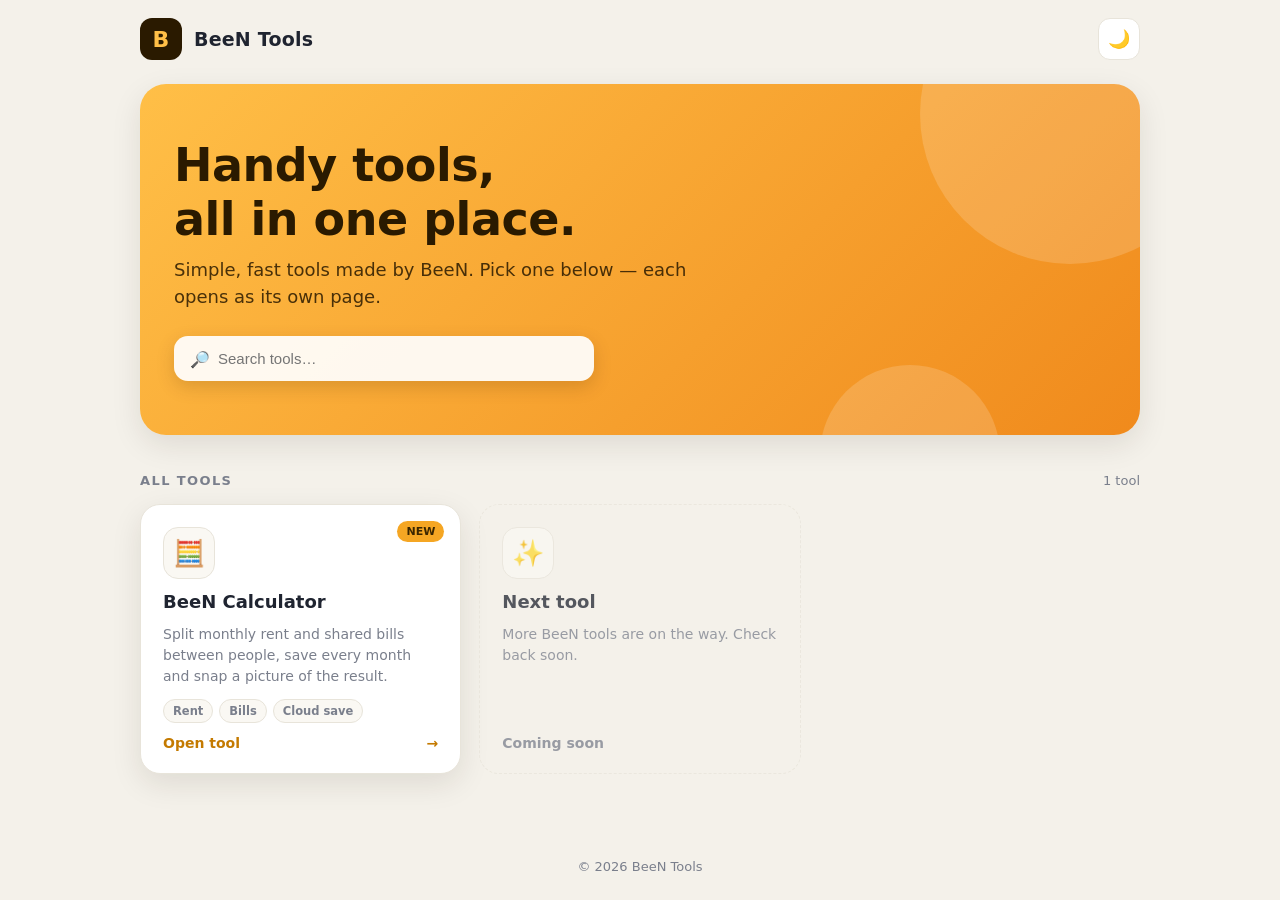
==== index.html @ ad92753c "Add BeeN Tools hub page and BeeN Calculator subpage Co-Authored-By: Claude Sonnet 5.5 <noreply@anthr" ====
<!DOCTYPE html>
<html lang="en">
<head>
<meta charset="UTF-8">
<meta name="viewport" content="width=device-width, initial-scale=1">
<title>BeeN Tools</title>
<meta name="description" content="BeeN Tools — a small collection of handy everyday tools.">
<style>
  :root{
    --bg:#f4f1ea; --card:#ffffff; --ink:#1f2430; --muted:#7a7f8c; --line:#e8e4da;
    --field:#faf8f3; --accent:#f5a623; --accent-ink:#3a2600; --shadow:0 10px 30px rgba(40,30,10,.10);
    --glow:rgba(245,166,35,.18);
  }
  [data-theme="dark"]{
    --bg:#14161c; --card:#1d2029; --ink:#eef0f5; --muted:#8e94a3; --line:#2c303c;
    --field:#252936; --accent:#f5b53f; --accent-ink:#2a1c00; --shadow:0 10px 30px rgba(0,0,0,.45);
    --glow:rgba(245,181,63,.14);
  }
  *{box-sizing:border-box}
  html{scroll-behavior:smooth}
  body{margin:0;font-family:system-ui,-apple-system,"Segoe UI",Roboto,sans-serif;background:var(--bg);color:var(--ink);transition:background .25s,color .25s;min-height:100vh;display:flex;flex-direction:column}
  .wrap{width:100%;max-width:1040px;margin:0 auto;padding:0 20px}

  nav{display:flex;align-items:center;justify-content:space-between;padding:18px 0}
  .brand{display:flex;align-items:center;gap:12px;text-decoration:none;color:var(--ink)}
  .logo{width:42px;height:42px;border-radius:12px;background:#2a1a00;color:#ffbf47;display:grid;place-items:center;font-weight:800;font-size:22px}
  .brand b{font-size:19px;letter-spacing:.2px}
  .theme{border:1.5px solid var(--line);background:var(--card);color:var(--ink);width:42px;height:42px;border-radius:12px;font-size:18px;cursor:pointer}
  .theme:hover{border-color:var(--accent)}

  .hero{position:relative;overflow:hidden;border-radius:26px;margin-top:6px;padding:54px 34px;background:linear-gradient(135deg,#ffbf47,#f08a1c);color:#2a1a00;box-shadow:var(--shadow)}
  .hero::before,.hero::after{content:"";position:absolute;border-radius:50%;background:rgba(255,255,255,.16)}
  .hero::before{width:300px;height:300px;right:-80px;top:-120px}
  .hero::after{width:180px;height:180px;right:140px;bottom:-110px}
  .hero h1{margin:0 0 10px;font-size:clamp(30px,6vw,46px);letter-spacing:-.5px;position:relative}
  .hero p{margin:0 0 26px;font-size:clamp(15px,2.4vw,18px);max-width:520px;line-height:1.5;opacity:.85;position:relative}
  .search{position:relative;max-width:420px}
  .search input{width:100%;padding:14px 16px 14px 44px;border:0;border-radius:14px;font-size:15px;background:rgba(255,255,255,.92);color:#1f2430;outline:none;box-shadow:0 6px 18px rgba(80,40,0,.18)}
  .search input:focus{box-shadow:0 0 0 3px rgba(42,26,0,.35)}
  .search span{position:absolute;left:16px;top:50%;transform:translateY(-50%);font-size:16px}

  .sec-h{display:flex;align-items:baseline;justify-content:space-between;margin:38px 0 16px}
  .sec-h h2{margin:0;font-size:13px;text-transform:uppercase;letter-spacing:1.4px;color:var(--muted)}
  .sec-h small{color:var(--muted);font-size:13px}

  .grid{display:grid;grid-template-columns:repeat(auto-fill,minmax(260px,1fr));gap:18px}
  .tool{position:relative;display:flex;flex-direction:column;gap:12px;padding:22px;background:var(--card);border:1px solid var(--line);border-radius:20px;text-decoration:none;color:var(--ink);box-shadow:var(--shadow);transition:transform .18s,border-color .18s,box-shadow .18s}
  a.tool:hover{transform:translateY(-4px);border-color:var(--accent);box-shadow:0 14px 34px var(--glow),var(--shadow)}
  .ico{width:52px;height:52px;border-radius:15px;background:var(--field);border:1px solid var(--line);display:grid;place-items:center;font-size:26px}
  .tool h3{margin:0;font-size:18px}
  .tool p{margin:0;color:var(--muted);font-size:14px;line-height:1.5;flex:1}
  .tags{display:flex;gap:6px;flex-wrap:wrap}
  .tag{font-size:11.5px;font-weight:700;padding:4px 9px;border-radius:99px;background:var(--field);border:1px solid var(--line);color:var(--muted)}
  .go{display:flex;align-items:center;justify-content:space-between;font-weight:700;font-size:14px;color:var(--accent)}
  [data-theme="light"] .go,:root:not([data-theme]) .go{color:#c47a00}
  .go i{font-style:normal;transition:transform .18s}
  a.tool:hover .go i{transform:translateX(5px)}
  .soon{border-style:dashed;box-shadow:none;background:transparent;opacity:.75}
  .soon .go{color:var(--muted)}
  .badge{position:absolute;top:16px;right:16px;font-size:11px;font-weight:800;padding:4px 9px;border-radius:99px;background:var(--accent);color:var(--accent-ink)}
  .none{display:none;text-align:center;color:var(--muted);padding:40px 0}

  footer{margin-top:auto;padding:44px 0 26px;text-align:center;color:var(--muted);font-size:13px}
</style>
</head>
<body>
<div class="wrap">
  <nav>
    <a class="brand" href="./"><div class="logo">B</div><b>BeeN Tools</b></a>
    <button class="theme" id="themeBtn" title="Dark / Light" onclick="toggleTheme()">🌙</button>
  </nav>

  <section class="hero">
    <h1>Handy tools,<br>all in one place.</h1>
    <p>Simple, fast tools made by BeeN. Pick one below — each opens as its own page.</p>
    <div class="search"><span>🔎</span><input id="q" type="search" placeholder="Search tools…" autocomplete="off"></div>
  </section>

  <div class="sec-h"><h2>All tools</h2><small id="count"></small></div>

  <div class="grid" id="grid">
    <!-- ADD NEW TOOLS HERE: copy a card, change href (folder name), icon, title, text, tags -->
    <a class="tool" href="bill-calculator/" data-name="beeN calculator bill rent split monthly">
      <span class="badge">NEW</span>
      <div class="ico">🧮</div>
      <h3>BeeN Calculator</h3>
      <p>Split monthly rent and shared bills between people, save every month and snap a picture of the result.</p>
      <div class="tags"><span class="tag">Rent</span><span class="tag">Bills</span><span class="tag">Cloud save</span></div>
      <div class="go">Open tool <i>→</i></div>
    </a>

    <div class="tool soon" data-name="coming soon next tool">
      <div class="ico">✨</div>
      <h3>Next tool</h3>
      <p>More BeeN tools are on the way. Check back soon.</p>
      <div class="go">Coming soon</div>
    </div>
  </div>
  <div class="none" id="none">No tool matches your search.</div>
</div>

<footer>© <span id="yr"></span> BeeN Tools</footer>

<script>
  const root=document.documentElement, btn=document.getElementById('themeBtn');
  function applyTheme(t){root.setAttribute('data-theme',t);btn.textContent=t==='dark'?'☀️':'🌙';try{localStorage.setItem('been-theme',t)}catch(e){}}
  function toggleTheme(){applyTheme(root.getAttribute('data-theme')==='dark'?'light':'dark')}
  let saved=null;try{saved=localStorage.getItem('been-theme')}catch(e){}
  applyTheme(saved||(matchMedia('(prefers-color-scheme:dark)').matches?'dark':'light'));

  document.getElementById('yr').textContent=new Date().getFullYear();
  const cards=[...document.querySelectorAll('#grid .tool:not(.soon)')], soon=document.querySelector('.soon');
  const count=document.getElementById('count'), none=document.getElementById('none');
  count.textContent=cards.length+(cards.length===1?' tool':' tools');
  document.getElementById('q').addEventListener('input',e=>{
    const v=e.target.value.trim().toLowerCase(); let n=0;
    cards.forEach(c=>{const hit=!v||(c.dataset.name+' '+c.textContent).toLowerCase().includes(v);c.style.display=hit?'':'none';if(hit)n++});
    soon.style.display=v?'none':'';
    none.style.display=n?'none':'block';
  });
</script>
</body>
</html>
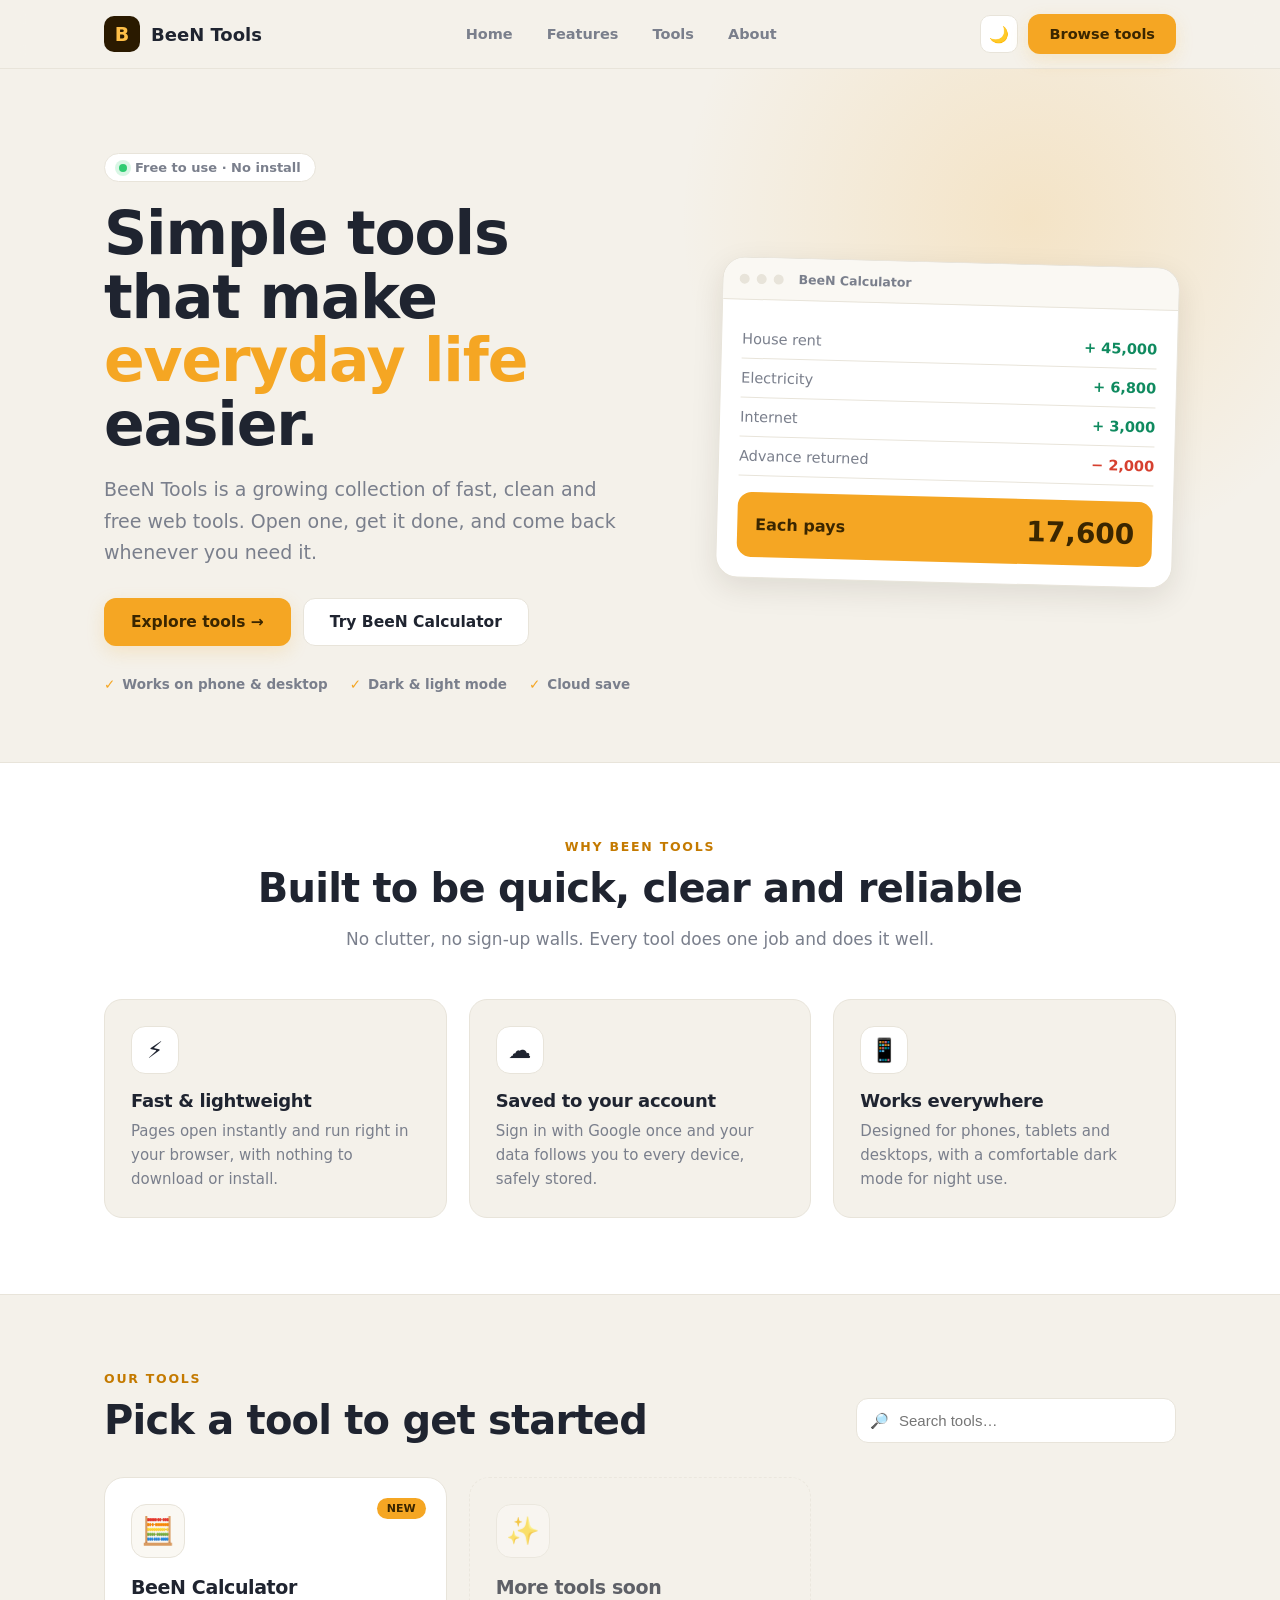
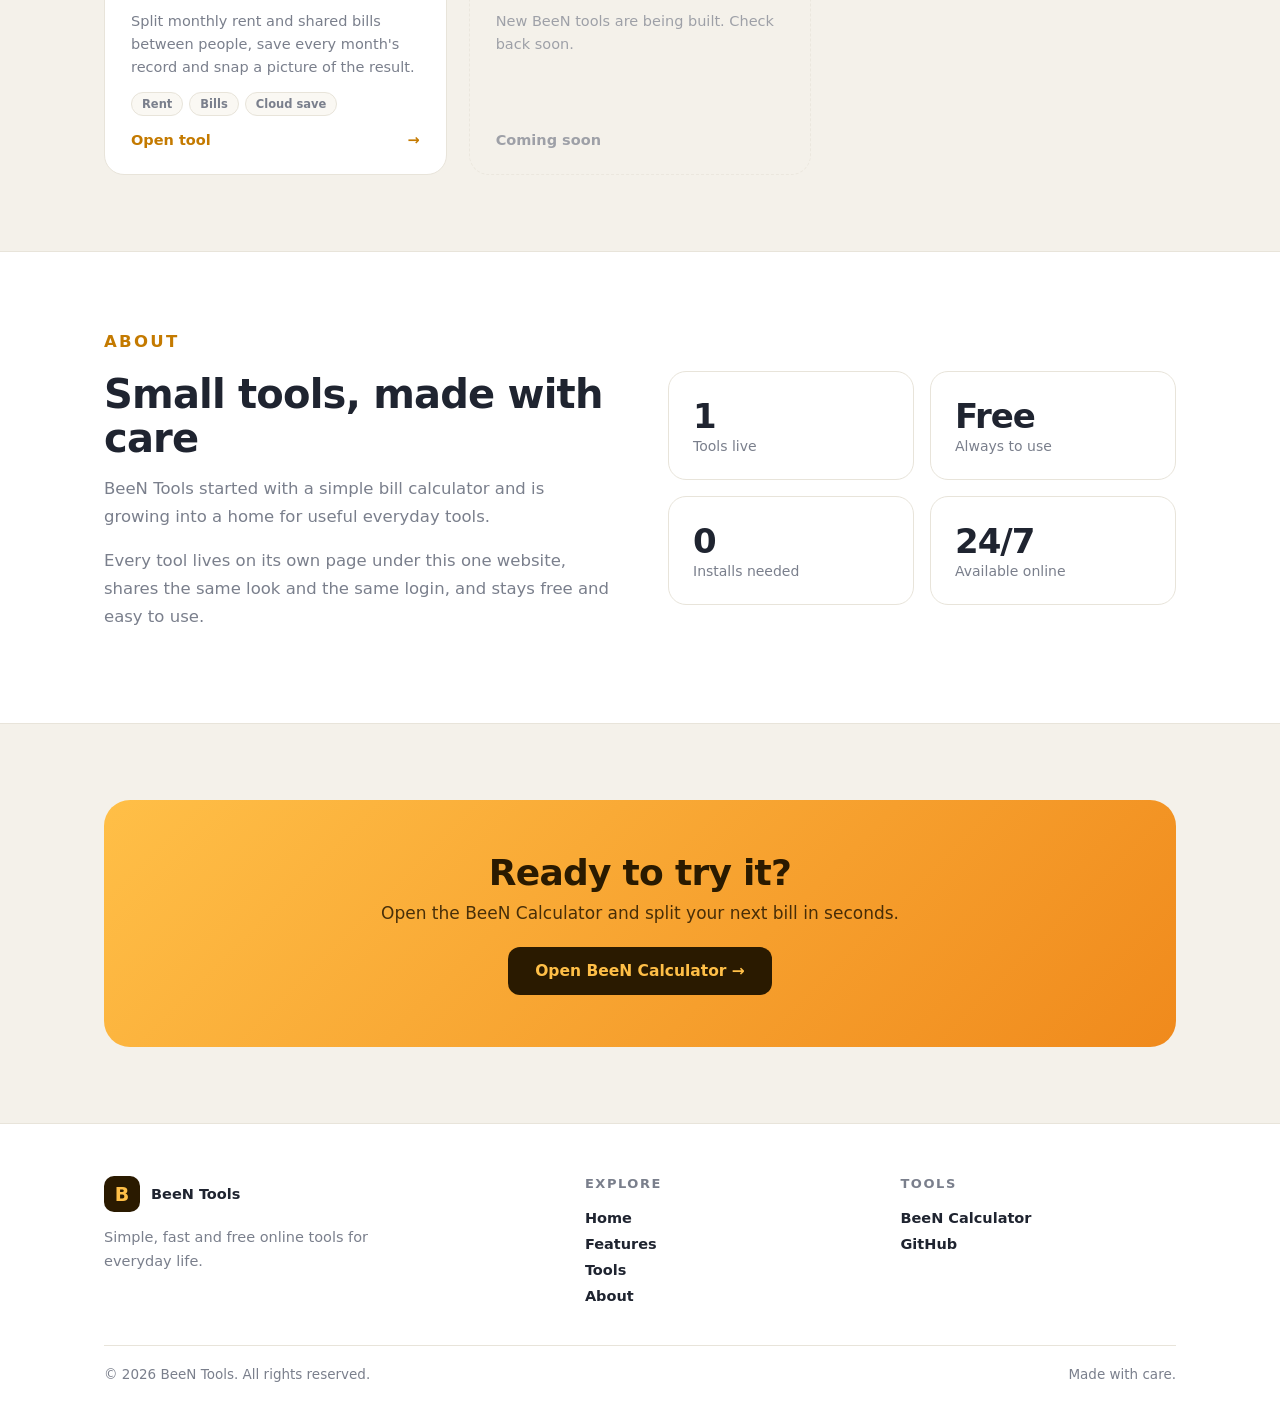
==== commit 78a14e0c: "Redesign landing page as a full professional website Co-Authored-By: Claude Sonnet 5.5 <noreply@anth" ====
--- a/index.html
+++ b/index.html
@@ -3,115 +3,291 @@
 <head>
 <meta charset="UTF-8">
 <meta name="viewport" content="width=device-width, initial-scale=1">
-<title>BeeN Tools</title>
-<meta name="description" content="BeeN Tools — a small collection of handy everyday tools.">
+<title>BeeN Tools — Simple online tools for everyday life</title>
+<meta name="description" content="BeeN Tools is a growing collection of simple, fast and free online tools. Split bills, save monthly records and more.">
+<meta property="og:title" content="BeeN Tools">
+<meta property="og:description" content="Simple, fast and free online tools for everyday life.">
+<link rel="stylesheet" href="assets/shared.css">
 <style>
-  :root{
-    --bg:#f4f1ea; --card:#ffffff; --ink:#1f2430; --muted:#7a7f8c; --line:#e8e4da;
-    --field:#faf8f3; --accent:#f5a623; --accent-ink:#3a2600; --shadow:0 10px 30px rgba(40,30,10,.10);
-    --glow:rgba(245,166,35,.18);
-  }
-  [data-theme="dark"]{
-    --bg:#14161c; --card:#1d2029; --ink:#eef0f5; --muted:#8e94a3; --line:#2c303c;
-    --field:#252936; --accent:#f5b53f; --accent-ink:#2a1c00; --shadow:0 10px 30px rgba(0,0,0,.45);
-    --glow:rgba(245,181,63,.14);
-  }
-  *{box-sizing:border-box}
-  html{scroll-behavior:smooth}
-  body{margin:0;font-family:system-ui,-apple-system,"Segoe UI",Roboto,sans-serif;background:var(--bg);color:var(--ink);transition:background .25s,color .25s;min-height:100vh;display:flex;flex-direction:column}
-  .wrap{width:100%;max-width:1040px;margin:0 auto;padding:0 20px}
-
-  nav{display:flex;align-items:center;justify-content:space-between;padding:18px 0}
-  .brand{display:flex;align-items:center;gap:12px;text-decoration:none;color:var(--ink)}
-  .logo{width:42px;height:42px;border-radius:12px;background:#2a1a00;color:#ffbf47;display:grid;place-items:center;font-weight:800;font-size:22px}
-  .brand b{font-size:19px;letter-spacing:.2px}
-  .theme{border:1.5px solid var(--line);background:var(--card);color:var(--ink);width:42px;height:42px;border-radius:12px;font-size:18px;cursor:pointer}
+  html{scroll-behavior:smooth;scroll-padding-top:80px}
+  .wrap{width:100%;max-width:1120px;margin:0 auto;padding:0 24px}
+  a{color:inherit}
+  h1,h2,h3{letter-spacing:-.02em}
+
+  /* NAV */
+  header.top{position:sticky;top:0;z-index:20;background:color-mix(in srgb,var(--bg) 86%,transparent);backdrop-filter:blur(12px);-webkit-backdrop-filter:blur(12px);border-bottom:1px solid var(--line)}
+  .bar{display:flex;align-items:center;justify-content:space-between;height:68px}
+  .brand{display:flex;align-items:center;gap:11px;text-decoration:none;font-weight:800;font-size:18px}
+  .brand .logo{width:36px;height:36px;font-size:19px;border-radius:10px}
+  .links{display:flex;align-items:center;gap:6px}
+  .links a{text-decoration:none;font-size:14.5px;font-weight:600;color:var(--muted);padding:8px 14px;border-radius:10px;transition:color .15s,background .15s}
+  .links a:hover{color:var(--ink);background:var(--field)}
+  .actions{display:flex;align-items:center;gap:10px}
+  .theme{border:1px solid var(--line);background:var(--card);color:var(--ink);width:38px;height:38px;border-radius:10px;font-size:16px;cursor:pointer}
   .theme:hover{border-color:var(--accent)}
-
-  .hero{position:relative;overflow:hidden;border-radius:26px;margin-top:6px;padding:54px 34px;background:linear-gradient(135deg,#ffbf47,#f08a1c);color:#2a1a00;box-shadow:var(--shadow)}
-  .hero::before,.hero::after{content:"";position:absolute;border-radius:50%;background:rgba(255,255,255,.16)}
-  .hero::before{width:300px;height:300px;right:-80px;top:-120px}
-  .hero::after{width:180px;height:180px;right:140px;bottom:-110px}
-  .hero h1{margin:0 0 10px;font-size:clamp(30px,6vw,46px);letter-spacing:-.5px;position:relative}
-  .hero p{margin:0 0 26px;font-size:clamp(15px,2.4vw,18px);max-width:520px;line-height:1.5;opacity:.85;position:relative}
-  .search{position:relative;max-width:420px}
-  .search input{width:100%;padding:14px 16px 14px 44px;border:0;border-radius:14px;font-size:15px;background:rgba(255,255,255,.92);color:#1f2430;outline:none;box-shadow:0 6px 18px rgba(80,40,0,.18)}
-  .search input:focus{box-shadow:0 0 0 3px rgba(42,26,0,.35)}
-  .search span{position:absolute;left:16px;top:50%;transform:translateY(-50%);font-size:16px}
-
-  .sec-h{display:flex;align-items:baseline;justify-content:space-between;margin:38px 0 16px}
-  .sec-h h2{margin:0;font-size:13px;text-transform:uppercase;letter-spacing:1.4px;color:var(--muted)}
-  .sec-h small{color:var(--muted);font-size:13px}
-
-  .grid{display:grid;grid-template-columns:repeat(auto-fill,minmax(260px,1fr));gap:18px}
-  .tool{position:relative;display:flex;flex-direction:column;gap:12px;padding:22px;background:var(--card);border:1px solid var(--line);border-radius:20px;text-decoration:none;color:var(--ink);box-shadow:var(--shadow);transition:transform .18s,border-color .18s,box-shadow .18s}
-  a.tool:hover{transform:translateY(-4px);border-color:var(--accent);box-shadow:0 14px 34px var(--glow),var(--shadow)}
-  .ico{width:52px;height:52px;border-radius:15px;background:var(--field);border:1px solid var(--line);display:grid;place-items:center;font-size:26px}
-  .tool h3{margin:0;font-size:18px}
-  .tool p{margin:0;color:var(--muted);font-size:14px;line-height:1.5;flex:1}
+  .btn{display:inline-flex;align-items:center;gap:8px;text-decoration:none;font-weight:700;font-size:14.5px;padding:11px 20px;border-radius:12px;border:1px solid transparent;cursor:pointer;transition:transform .15s,box-shadow .15s,background .15s}
+  .btn.pri{background:var(--accent);color:var(--accent-ink);box-shadow:0 6px 18px var(--glow)}
+  .btn.pri:hover{transform:translateY(-2px);box-shadow:0 10px 24px var(--glow)}
+  .btn.sec{background:var(--card);border-color:var(--line);color:var(--ink)}
+  .btn.sec:hover{border-color:var(--accent)}
+  .btn.lg{padding:14px 26px;font-size:15.5px}
+
+  /* HERO */
+  .hero{padding:84px 0 70px;position:relative;overflow:hidden}
+  .hero::before{content:"";position:absolute;inset:-200px -100px auto auto;width:700px;height:700px;background:radial-gradient(closest-side,var(--glow),transparent);pointer-events:none}
+  .hero-grid{display:grid;grid-template-columns:1.1fr .9fr;gap:56px;align-items:center;position:relative}
+  .pill{display:inline-flex;align-items:center;gap:8px;font-size:13px;font-weight:700;padding:6px 14px;border-radius:99px;background:var(--card);border:1px solid var(--line);color:var(--muted)}
+  .pill i{width:8px;height:8px;border-radius:50%;background:#2ecc71;box-shadow:0 0 0 4px rgba(46,204,113,.18)}
+  .hero h1{font-size:clamp(36px,5.4vw,60px);line-height:1.06;margin:20px 0 18px;font-weight:800}
+  .hero h1 em{font-style:normal;color:var(--accent)}
+  .hero p.lead{font-size:clamp(16px,2vw,19px);line-height:1.65;color:var(--muted);max-width:520px;margin:0 0 30px}
+  .cta{display:flex;gap:12px;flex-wrap:wrap}
+  .trust{display:flex;gap:22px;flex-wrap:wrap;margin-top:30px;font-size:13.5px;color:var(--muted);font-weight:600}
+  .trust span::before{content:"✓";color:var(--accent);font-weight:800;margin-right:7px}
+
+  .preview{background:var(--card);border:1px solid var(--line);border-radius:22px;box-shadow:var(--shadow);overflow:hidden;transform:rotate(1.5deg);transition:transform .3s}
+  .preview:hover{transform:rotate(0)}
+  .pv-head{display:flex;align-items:center;gap:7px;padding:13px 16px;border-bottom:1px solid var(--line);background:var(--field)}
+  .pv-head i{width:10px;height:10px;border-radius:50%;background:var(--line)}
+  .pv-head b{margin-left:8px;font-size:12.5px;color:var(--muted);font-weight:600}
+  .pv-body{padding:20px}
+  .pv-row{display:flex;justify-content:space-between;padding:11px 0;border-bottom:1px solid var(--line);font-size:14.5px}
+  .pv-row span{color:var(--muted)}
+  .pv-row b.p{color:#0f8a5f}
+  .pv-row b.m{color:#d6402f}
+  .pv-total{display:flex;justify-content:space-between;align-items:center;margin-top:16px;padding:16px 18px;border-radius:14px;background:var(--accent);color:var(--accent-ink);font-weight:700}
+  .pv-total b{font-size:28px}
+
+  /* SECTIONS */
+  section{padding:76px 0}
+  .alt{background:var(--card);border-top:1px solid var(--line);border-bottom:1px solid var(--line)}
+  .eyebrow{font-size:12.5px;font-weight:800;text-transform:uppercase;letter-spacing:.14em;color:var(--accent);margin:0 0 12px}
+  [data-theme="light"] .eyebrow{color:#c47a00}
+  .s-title{font-size:clamp(28px,4vw,40px);margin:0 0 14px;font-weight:800;line-height:1.12}
+  .s-sub{color:var(--muted);font-size:17px;line-height:1.65;max-width:600px;margin:0}
+  .center{text-align:center}.center .s-sub{margin:0 auto}
+
+  .feats{display:grid;grid-template-columns:repeat(3,1fr);gap:22px;margin-top:46px}
+  .feat{padding:26px;border-radius:18px;background:var(--bg);border:1px solid var(--line)}
+  .feat .fi{width:48px;height:48px;border-radius:14px;display:grid;place-items:center;font-size:23px;background:var(--card);border:1px solid var(--line);margin-bottom:16px}
+  .feat h3{margin:0 0 8px;font-size:18px}
+  .feat p{margin:0;color:var(--muted);font-size:15px;line-height:1.6}
+
+  .t-head{display:flex;align-items:flex-end;justify-content:space-between;gap:20px;flex-wrap:wrap;margin-bottom:34px}
+  .search{position:relative;width:100%;max-width:320px}
+  .search input{width:100%;padding:13px 16px 13px 42px;border:1px solid var(--line);border-radius:12px;font-size:15px;background:var(--card);color:var(--ink);outline:none}
+  .search input:focus{border-color:var(--accent)}
+  .search span{position:absolute;left:14px;top:50%;transform:translateY(-50%);font-size:15px}
+  .grid{display:grid;grid-template-columns:repeat(auto-fill,minmax(300px,1fr));gap:22px}
+  .tool{position:relative;display:flex;flex-direction:column;gap:12px;padding:26px;background:var(--card);border:1px solid var(--line);border-radius:20px;text-decoration:none;color:var(--ink);transition:transform .18s,border-color .18s,box-shadow .18s}
+  a.tool:hover{transform:translateY(-5px);border-color:var(--accent);box-shadow:0 16px 36px var(--glow)}
+  .ico{width:54px;height:54px;border-radius:15px;background:var(--field);border:1px solid var(--line);display:grid;place-items:center;font-size:27px}
+  .tool h3{margin:6px 0 0;font-size:19px}
+  .tool p{margin:0;color:var(--muted);font-size:14.5px;line-height:1.6;flex:1}
   .tags{display:flex;gap:6px;flex-wrap:wrap}
-  .tag{font-size:11.5px;font-weight:700;padding:4px 9px;border-radius:99px;background:var(--field);border:1px solid var(--line);color:var(--muted)}
-  .go{display:flex;align-items:center;justify-content:space-between;font-weight:700;font-size:14px;color:var(--accent)}
-  [data-theme="light"] .go,:root:not([data-theme]) .go{color:#c47a00}
+  .tag{font-size:11.5px;font-weight:700;padding:4px 10px;border-radius:99px;background:var(--field);border:1px solid var(--line);color:var(--muted)}
+  .go{display:flex;align-items:center;justify-content:space-between;font-weight:700;font-size:14.5px;margin-top:4px}
+  [data-theme="light"] .go{color:#c47a00}
+  [data-theme="dark"] .go{color:var(--accent)}
   .go i{font-style:normal;transition:transform .18s}
   a.tool:hover .go i{transform:translateX(5px)}
-  .soon{border-style:dashed;box-shadow:none;background:transparent;opacity:.75}
-  .soon .go{color:var(--muted)}
-  .badge{position:absolute;top:16px;right:16px;font-size:11px;font-weight:800;padding:4px 9px;border-radius:99px;background:var(--accent);color:var(--accent-ink)}
+  .soon{border-style:dashed;background:transparent;opacity:.7}
+  .soon .go{color:var(--muted)!important}
+  .badge{position:absolute;top:20px;right:20px;font-size:11px;font-weight:800;padding:4px 10px;border-radius:99px;background:var(--accent);color:var(--accent-ink)}
   .none{display:none;text-align:center;color:var(--muted);padding:40px 0}
 
-  footer{margin-top:auto;padding:44px 0 26px;text-align:center;color:var(--muted);font-size:13px}
+  .about{display:grid;grid-template-columns:1fr 1fr;gap:56px;align-items:center}
+  .stats{display:grid;grid-template-columns:1fr 1fr;gap:16px}
+  .stat{padding:24px;border-radius:18px;background:var(--card);border:1px solid var(--line)}
+  .stat b{display:block;font-size:34px;font-weight:800;letter-spacing:-.03em}
+  .stat span{color:var(--muted);font-size:14px}
+  .about p{color:var(--muted);font-size:16.5px;line-height:1.7;margin:0 0 16px}
+
+  .cta-band{margin:0 0 76px;padding:52px 40px;border-radius:26px;text-align:center;background:linear-gradient(135deg,#ffbf47,#f08a1c);color:#2a1a00}
+  .cta-band h2{margin:0 0 10px;font-size:clamp(26px,4vw,36px);font-weight:800}
+  .cta-band p{margin:0 0 24px;opacity:.85;font-size:17px}
+  .cta-band .btn{background:#2a1a00;color:#ffbf47}
+
+  /* FOOTER */
+  footer{border-top:1px solid var(--line);background:var(--card);margin-top:auto}
+  .f-grid{display:grid;grid-template-columns:1.6fr 1fr 1fr;gap:40px;padding:52px 0 36px}
+  .f-grid p{color:var(--muted);font-size:14.5px;line-height:1.65;max-width:320px;margin:14px 0 0}
+  .f-grid h4{margin:0 0 14px;font-size:13px;text-transform:uppercase;letter-spacing:.12em;color:var(--muted)}
+  .f-grid a{display:block;text-decoration:none;font-size:14.5px;font-weight:600;padding:5px 0;color:var(--ink)}
+  .f-grid a.brand{display:flex}
+  .f-grid a:hover{color:var(--accent)}
+  .copy{border-top:1px solid var(--line);padding:20px 0;display:flex;justify-content:space-between;flex-wrap:wrap;gap:10px;color:var(--muted);font-size:13.5px}
+
+  body{min-height:100vh;display:flex;flex-direction:column}
+  main{flex:1}
+
+  @media(max-width:860px){
+    .hero{padding:50px 0 44px}
+    .hero-grid,.about{grid-template-columns:1fr;gap:40px}
+    .preview{transform:none}
+    .feats{grid-template-columns:1fr}
+    .links{display:none}
+    .f-grid{grid-template-columns:1fr 1fr}
+    .f-grid>div:first-child{grid-column:1/-1}
+    section{padding:56px 0}
+    .cta-band{padding:40px 22px}
+  }
 </style>
 </head>
 <body>
-<div class="wrap">
-  <nav>
-    <a class="brand" href="./"><div class="logo">B</div><b>BeeN Tools</b></a>
-    <button class="theme" id="themeBtn" title="Dark / Light" onclick="toggleTheme()">🌙</button>
-  </nav>
-
-  <section class="hero">
-    <h1>Handy tools,<br>all in one place.</h1>
-    <p>Simple, fast tools made by BeeN. Pick one below — each opens as its own page.</p>
-    <div class="search"><span>🔎</span><input id="q" type="search" placeholder="Search tools…" autocomplete="off"></div>
-  </section>
-
-  <div class="sec-h"><h2>All tools</h2><small id="count"></small></div>
-
-  <div class="grid" id="grid">
-    <!-- ADD NEW TOOLS HERE: copy a card, change href (folder name), icon, title, text, tags -->
-    <a class="tool" href="bill-calculator/" data-name="beeN calculator bill rent split monthly">
-      <span class="badge">NEW</span>
-      <div class="ico">🧮</div>
-      <h3>BeeN Calculator</h3>
-      <p>Split monthly rent and shared bills between people, save every month and snap a picture of the result.</p>
-      <div class="tags"><span class="tag">Rent</span><span class="tag">Bills</span><span class="tag">Cloud save</span></div>
-      <div class="go">Open tool <i>→</i></div>
-    </a>
-
-    <div class="tool soon" data-name="coming soon next tool">
-      <div class="ico">✨</div>
-      <h3>Next tool</h3>
-      <p>More BeeN tools are on the way. Check back soon.</p>
-      <div class="go">Coming soon</div>
-    </div>
-  </div>
-  <div class="none" id="none">No tool matches your search.</div>
+
+<header class="top">
+  <div class="wrap bar">
+    <a class="brand" href="#home"><div class="logo">B</div>BeeN Tools</a>
+    <nav class="links">
+      <a href="#home">Home</a>
+      <a href="#features">Features</a>
+      <a href="#tools">Tools</a>
+      <a href="#about">About</a>
+    </nav>
+    <div class="actions">
+      <button class="theme" id="themeBtn" title="Dark / Light" onclick="BeeN.toggleTheme(this)">🌙</button>
+      <a class="btn pri" href="#tools">Browse tools</a>
+    </div>
+  </div>
+</header>
+
+<main>
+<!-- HERO -->
+<div class="hero" id="home">
+  <div class="wrap hero-grid">
+    <div>
+      <span class="pill"><i></i> Free to use · No install</span>
+      <h1>Simple tools that make <em>everyday life</em> easier.</h1>
+      <p class="lead">BeeN Tools is a growing collection of fast, clean and free web tools. Open one, get it done, and come back whenever you need it.</p>
+      <div class="cta">
+        <a class="btn pri lg" href="#tools">Explore tools →</a>
+        <a class="btn sec lg" href="bill-calculator/">Try BeeN Calculator</a>
+      </div>
+      <div class="trust"><span>Works on phone &amp; desktop</span><span>Dark &amp; light mode</span><span>Cloud save</span></div>
+    </div>
+    <div class="preview" aria-hidden="true">
+      <div class="pv-head"><i></i><i></i><i></i><b>BeeN Calculator</b></div>
+      <div class="pv-body">
+        <div class="pv-row"><span>House rent</span><b class="p">+ 45,000</b></div>
+        <div class="pv-row"><span>Electricity</span><b class="p">+ 6,800</b></div>
+        <div class="pv-row"><span>Internet</span><b class="p">+ 3,000</b></div>
+        <div class="pv-row"><span>Advance returned</span><b class="m">− 2,000</b></div>
+        <div class="pv-total"><span>Each pays</span><b>17,600</b></div>
+      </div>
+    </div>
+  </div>
 </div>
 
-<footer>© <span id="yr"></span> BeeN Tools</footer>
-
+<!-- FEATURES -->
+<section class="alt" id="features">
+  <div class="wrap">
+    <div class="center">
+      <p class="eyebrow">Why BeeN Tools</p>
+      <h2 class="s-title">Built to be quick, clear and reliable</h2>
+      <p class="s-sub">No clutter, no sign-up walls. Every tool does one job and does it well.</p>
+    </div>
+    <div class="feats">
+      <div class="feat"><div class="fi">⚡</div><h3>Fast &amp; lightweight</h3><p>Pages open instantly and run right in your browser, with nothing to download or install.</p></div>
+      <div class="feat"><div class="fi">☁️</div><h3>Saved to your account</h3><p>Sign in with Google once and your data follows you to every device, safely stored.</p></div>
+      <div class="feat"><div class="fi">📱</div><h3>Works everywhere</h3><p>Designed for phones, tablets and desktops, with a comfortable dark mode for night use.</p></div>
+    </div>
+  </div>
+</section>
+
+<!-- TOOLS -->
+<section id="tools">
+  <div class="wrap">
+    <div class="t-head">
+      <div>
+        <p class="eyebrow">Our tools</p>
+        <h2 class="s-title" style="margin:0">Pick a tool to get started</h2>
+      </div>
+      <div class="search"><span>🔎</span><input id="q" type="search" placeholder="Search tools…" autocomplete="off" aria-label="Search tools"></div>
+    </div>
+
+    <div class="grid" id="grid">
+      <!-- ADD NEW TOOLS HERE: copy a card, change href (folder name), icon, title, text, tags -->
+      <a class="tool" href="bill-calculator/" data-name="beeN calculator bill rent split monthly">
+        <span class="badge">NEW</span>
+        <div class="ico">🧮</div>
+        <h3>BeeN Calculator</h3>
+        <p>Split monthly rent and shared bills between people, save every month's record and snap a picture of the result.</p>
+        <div class="tags"><span class="tag">Rent</span><span class="tag">Bills</span><span class="tag">Cloud save</span></div>
+        <div class="go">Open tool <i>→</i></div>
+      </a>
+
+      <div class="tool soon">
+        <div class="ico">✨</div>
+        <h3>More tools soon</h3>
+        <p>New BeeN tools are being built. Check back soon.</p>
+        <div class="go">Coming soon</div>
+      </div>
+    </div>
+    <div class="none" id="none">No tool matches your search.</div>
+  </div>
+</section>
+
+<!-- ABOUT -->
+<section class="alt" id="about">
+  <div class="wrap about">
+    <div>
+      <p class="eyebrow">About</p>
+      <h2 class="s-title">Small tools, made with care</h2>
+      <p>BeeN Tools started with a simple bill calculator and is growing into a home for useful everyday tools.</p>
+      <p>Every tool lives on its own page under this one website, shares the same look and the same login, and stays free and easy to use.</p>
+    </div>
+    <div class="stats">
+      <div class="stat"><b id="statTools">1</b><span>Tools live</span></div>
+      <div class="stat"><b>Free</b><span>Always to use</span></div>
+      <div class="stat"><b>0</b><span>Installs needed</span></div>
+      <div class="stat"><b>24/7</b><span>Available online</span></div>
+    </div>
+  </div>
+</section>
+
+<section style="padding-bottom:0">
+  <div class="wrap">
+    <div class="cta-band">
+      <h2>Ready to try it?</h2>
+      <p>Open the BeeN Calculator and split your next bill in seconds.</p>
+      <a class="btn lg" href="bill-calculator/">Open BeeN Calculator →</a>
+    </div>
+  </div>
+</section>
+</main>
+
+<footer>
+  <div class="wrap">
+    <div class="f-grid">
+      <div>
+        <a class="brand" href="#home" style="padding:0"><div class="logo">B</div>BeeN Tools</a>
+        <p>Simple, fast and free online tools for everyday life.</p>
+      </div>
+      <div>
+        <h4>Explore</h4>
+        <a href="#home">Home</a>
+        <a href="#features">Features</a>
+        <a href="#tools">Tools</a>
+        <a href="#about">About</a>
+      </div>
+      <div>
+        <h4>Tools</h4>
+        <a href="bill-calculator/">BeeN Calculator</a>
+        <a href="https://github.com/MUZAMMILJ/BeeN_Tools" target="_blank" rel="noopener">GitHub</a>
+      </div>
+    </div>
+    <div class="copy"><span>© <span id="yr"></span> BeeN Tools. All rights reserved.</span><span>Made with care.</span></div>
+  </div>
+</footer>
+
+<script src="assets/shared.js"></script>
 <script>
-  const root=document.documentElement, btn=document.getElementById('themeBtn');
-  function applyTheme(t){root.setAttribute('data-theme',t);btn.textContent=t==='dark'?'☀️':'🌙';try{localStorage.setItem('been-theme',t)}catch(e){}}
-  function toggleTheme(){applyTheme(root.getAttribute('data-theme')==='dark'?'light':'dark')}
-  let saved=null;try{saved=localStorage.getItem('been-theme')}catch(e){}
-  applyTheme(saved||(matchMedia('(prefers-color-scheme:dark)').matches?'dark':'light'));
-
+  BeeN.initTheme(document.getElementById('themeBtn'));
   document.getElementById('yr').textContent=new Date().getFullYear();
-  const cards=[...document.querySelectorAll('#grid .tool:not(.soon)')], soon=document.querySelector('.soon');
-  const count=document.getElementById('count'), none=document.getElementById('none');
-  count.textContent=cards.length+(cards.length===1?' tool':' tools');
+  const cards=[...document.querySelectorAll('#grid a.tool')], soon=document.querySelector('.soon');
+  document.getElementById('statTools').textContent=cards.length;
+  const none=document.getElementById('none');
   document.getElementById('q').addEventListener('input',e=>{
     const v=e.target.value.trim().toLowerCase(); let n=0;
     cards.forEach(c=>{const hit=!v||(c.dataset.name+' '+c.textContent).toLowerCase().includes(v);c.style.display=hit?'':'none';if(hit)n++});
--- a/assets/shared.css
+++ b/assets/shared.css
@@ -0,0 +1,14 @@
+/* BeeN Tools — shared design tokens & base styles (used by every page) */
+:root{
+  --bg:#f4f1ea; --card:#ffffff; --ink:#1f2430; --muted:#7a7f8c; --line:#e8e4da;
+  --field:#faf8f3; --accent:#f5a623; --accent-ink:#3a2600; --shadow:0 10px 30px rgba(40,30,10,.10);
+  --glow:rgba(245,166,35,.18);
+}
+[data-theme="dark"]{
+  --bg:#14161c; --card:#1d2029; --ink:#eef0f5; --muted:#8e94a3; --line:#2c303c;
+  --field:#252936; --accent:#f5b53f; --accent-ink:#2a1c00; --shadow:0 10px 30px rgba(0,0,0,.45);
+  --glow:rgba(245,181,63,.14);
+}
+*{box-sizing:border-box}
+body{margin:0;font-family:system-ui,-apple-system,"Segoe UI",Roboto,sans-serif;background:var(--bg);color:var(--ink);transition:background .25s,color .25s}
+.logo{width:42px;height:42px;border-radius:12px;background:#2a1a00;color:#ffbf47;display:grid;place-items:center;font-weight:800;font-size:22px}
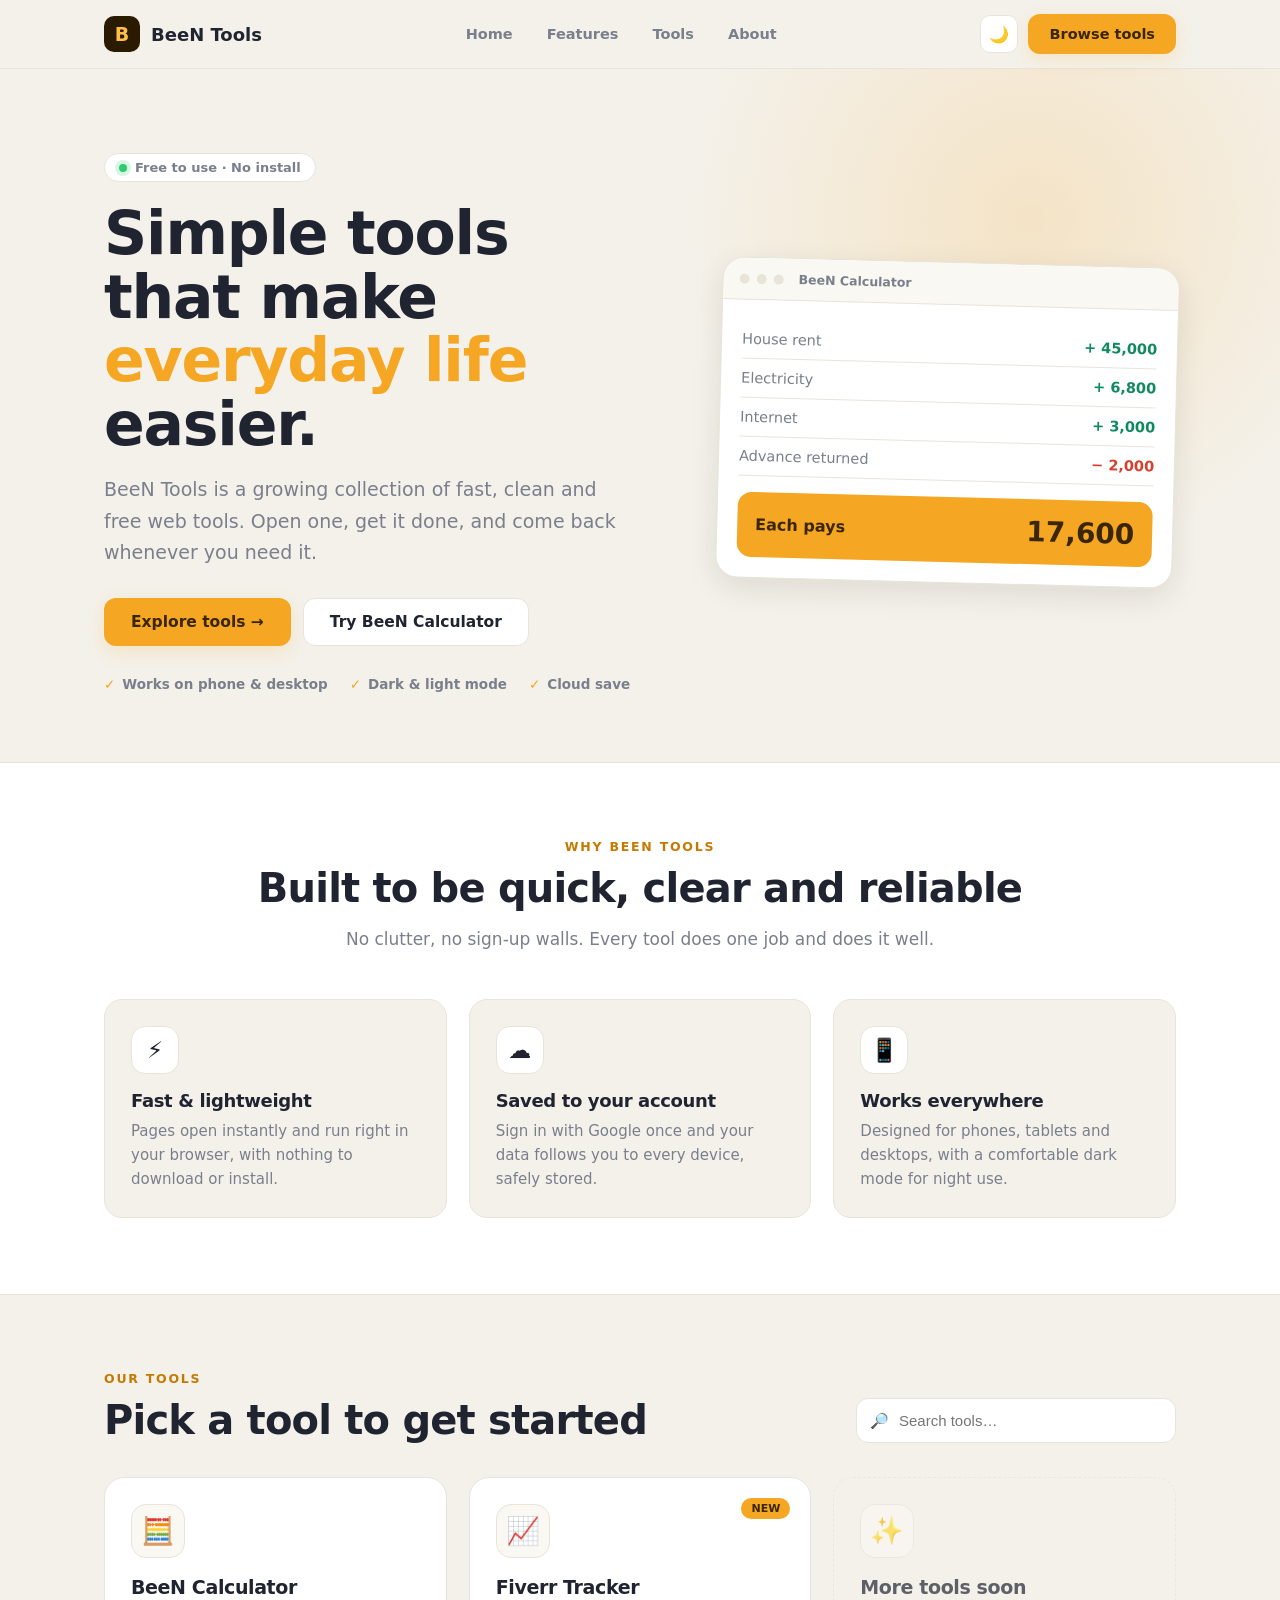
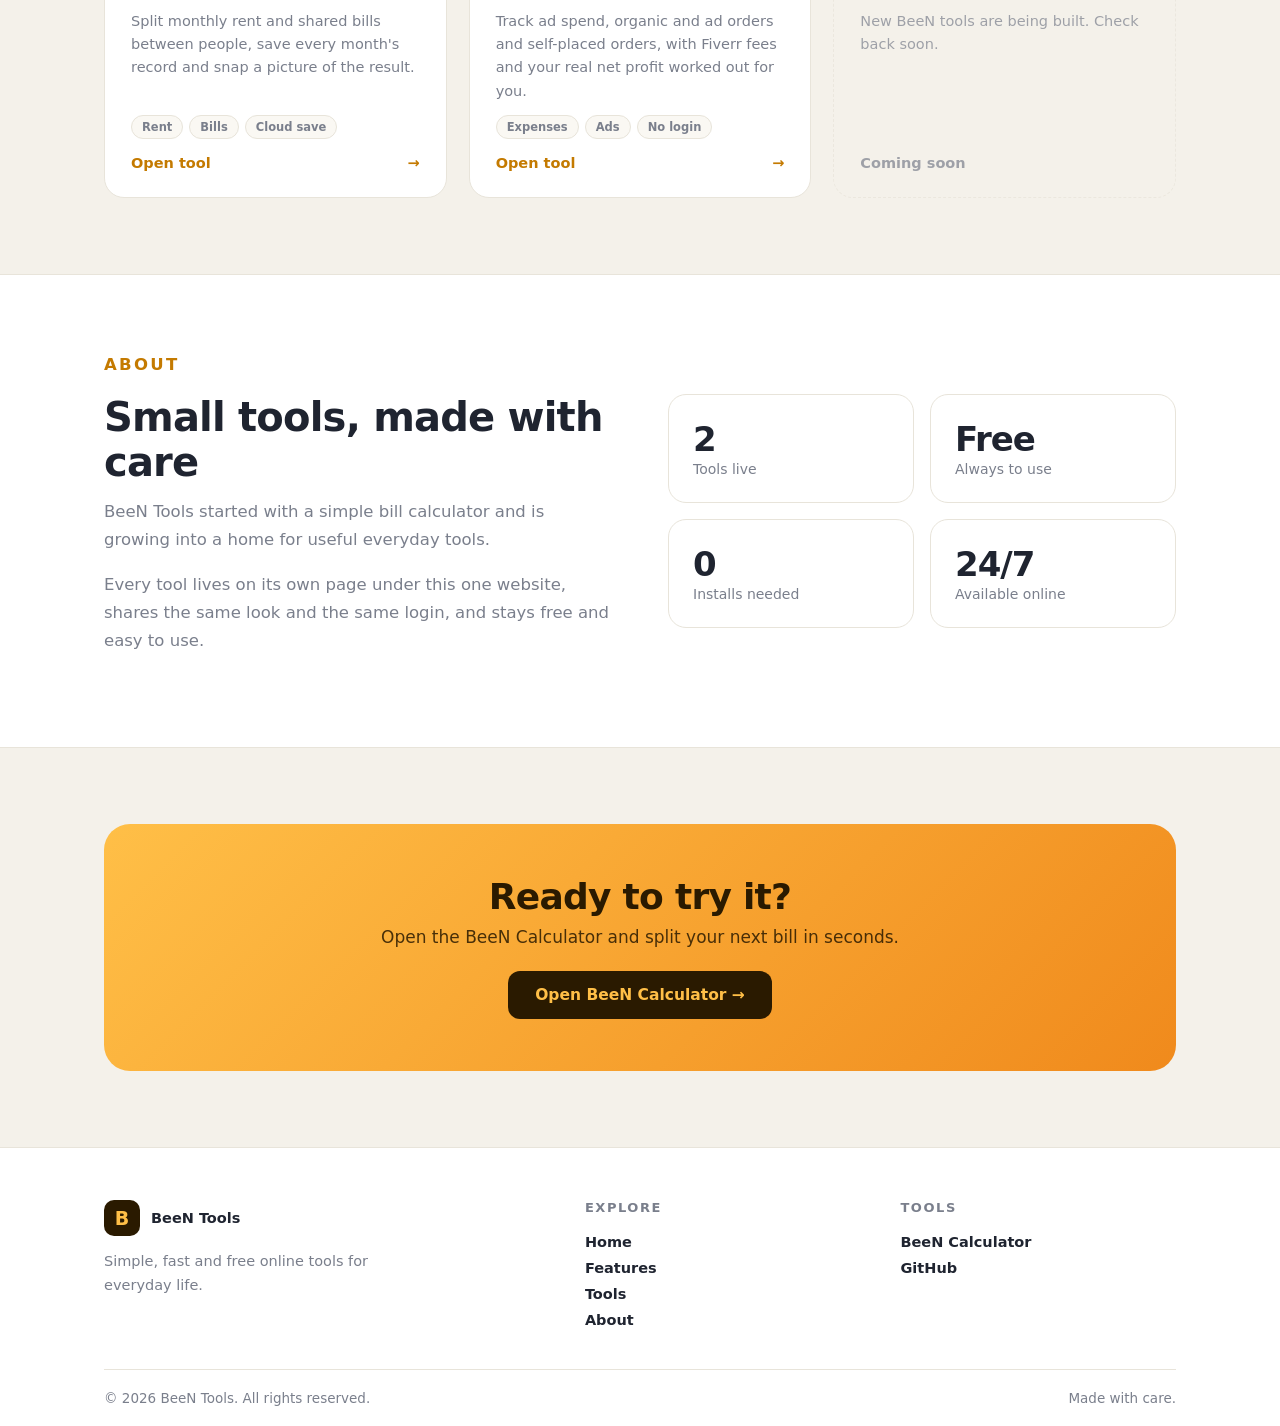
==== commit 03498e19: "Add Fiverr Tracker tool (no login, local storage) and hub card Co-Authored-By: Claude Sonnet 5.5 <no" ====
--- a/index.html
+++ b/index.html
@@ -209,11 +209,19 @@
     <div class="grid" id="grid">
       <!-- ADD NEW TOOLS HERE: copy a card, change href (folder name), icon, title, text, tags -->
       <a class="tool" href="bill-calculator/" data-name="beeN calculator bill rent split monthly">
-        <span class="badge">NEW</span>
         <div class="ico">🧮</div>
         <h3>BeeN Calculator</h3>
         <p>Split monthly rent and shared bills between people, save every month's record and snap a picture of the result.</p>
         <div class="tags"><span class="tag">Rent</span><span class="tag">Bills</span><span class="tag">Cloud save</span></div>
+        <div class="go">Open tool <i>→</i></div>
+      </a>
+
+      <a class="tool" href="fiverr-tracker/" data-name="fiverr tracker expense ads organic orders profit">
+        <span class="badge">NEW</span>
+        <div class="ico">📈</div>
+        <h3>Fiverr Tracker</h3>
+        <p>Track ad spend, organic and ad orders and self-placed orders, with Fiverr fees and your real net profit worked out for you.</p>
+        <div class="tags"><span class="tag">Expenses</span><span class="tag">Ads</span><span class="tag">No login</span></div>
         <div class="go">Open tool <i>→</i></div>
       </a>
 
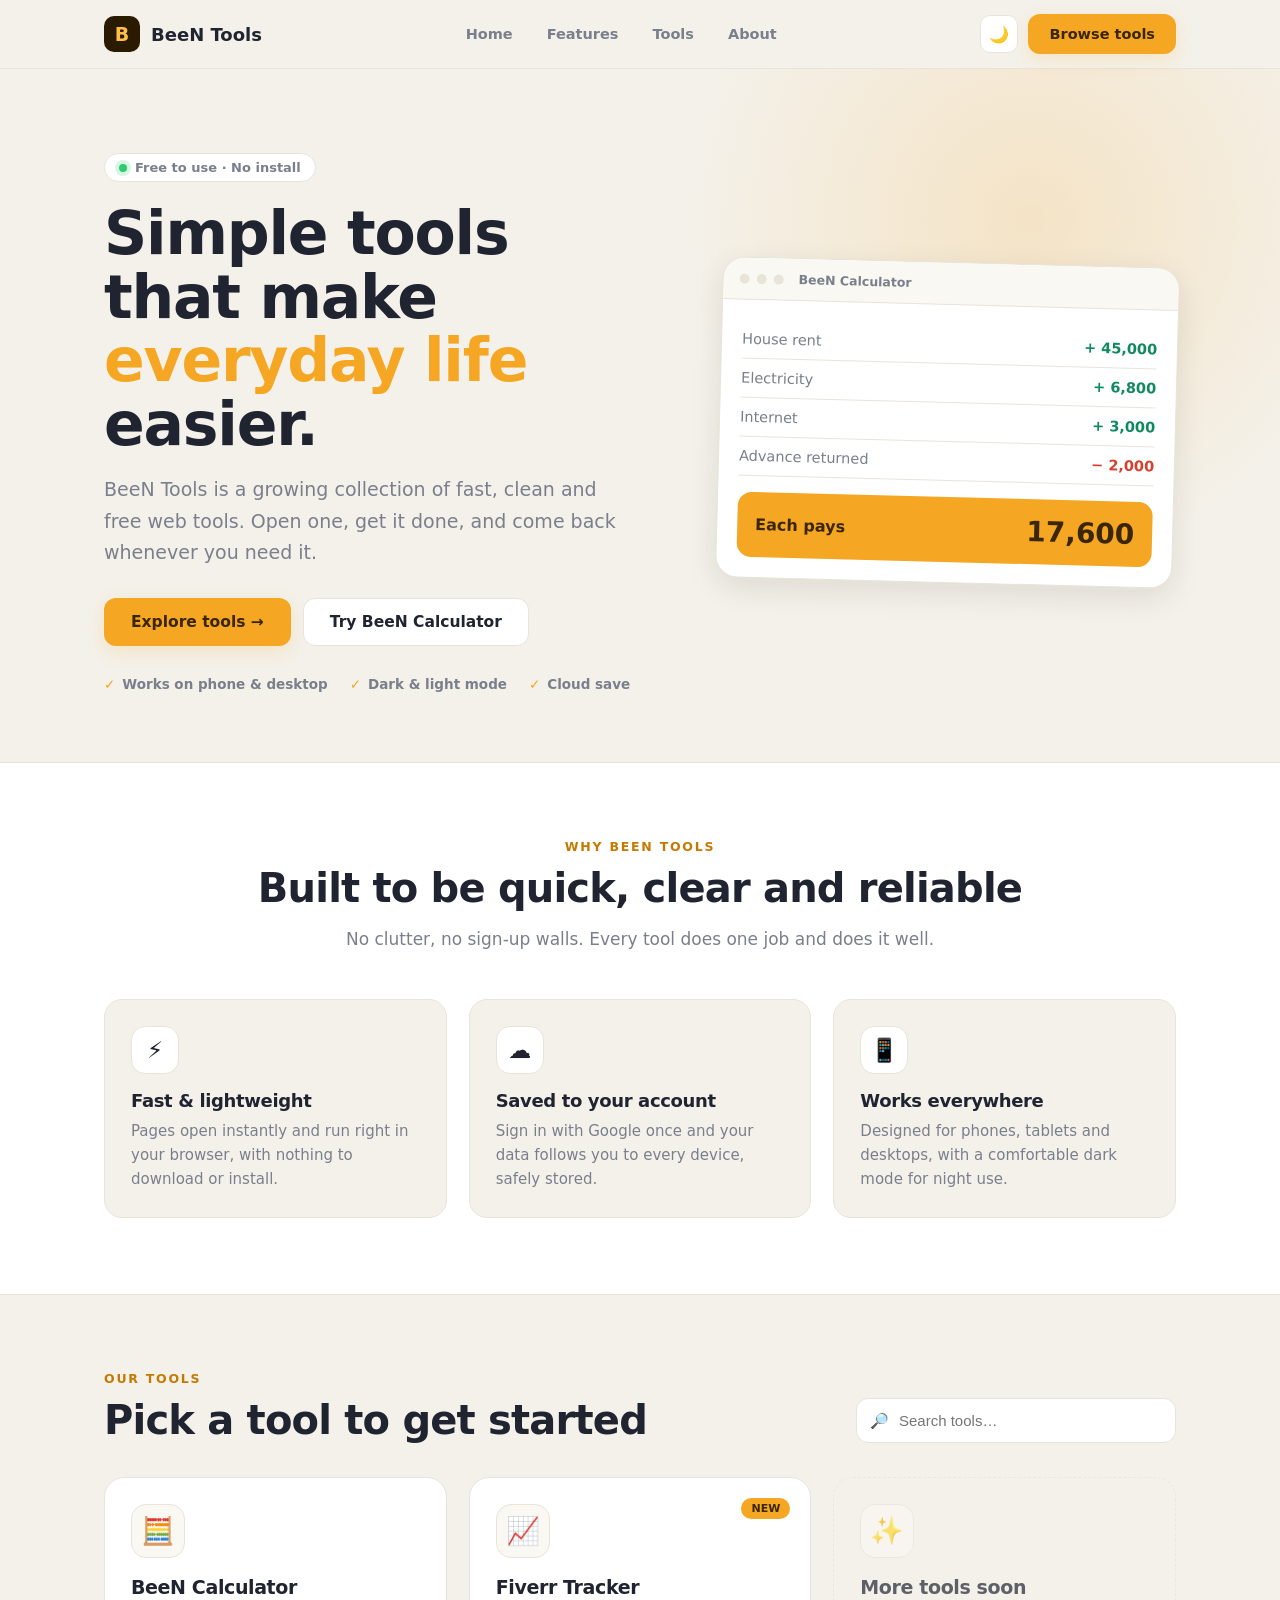
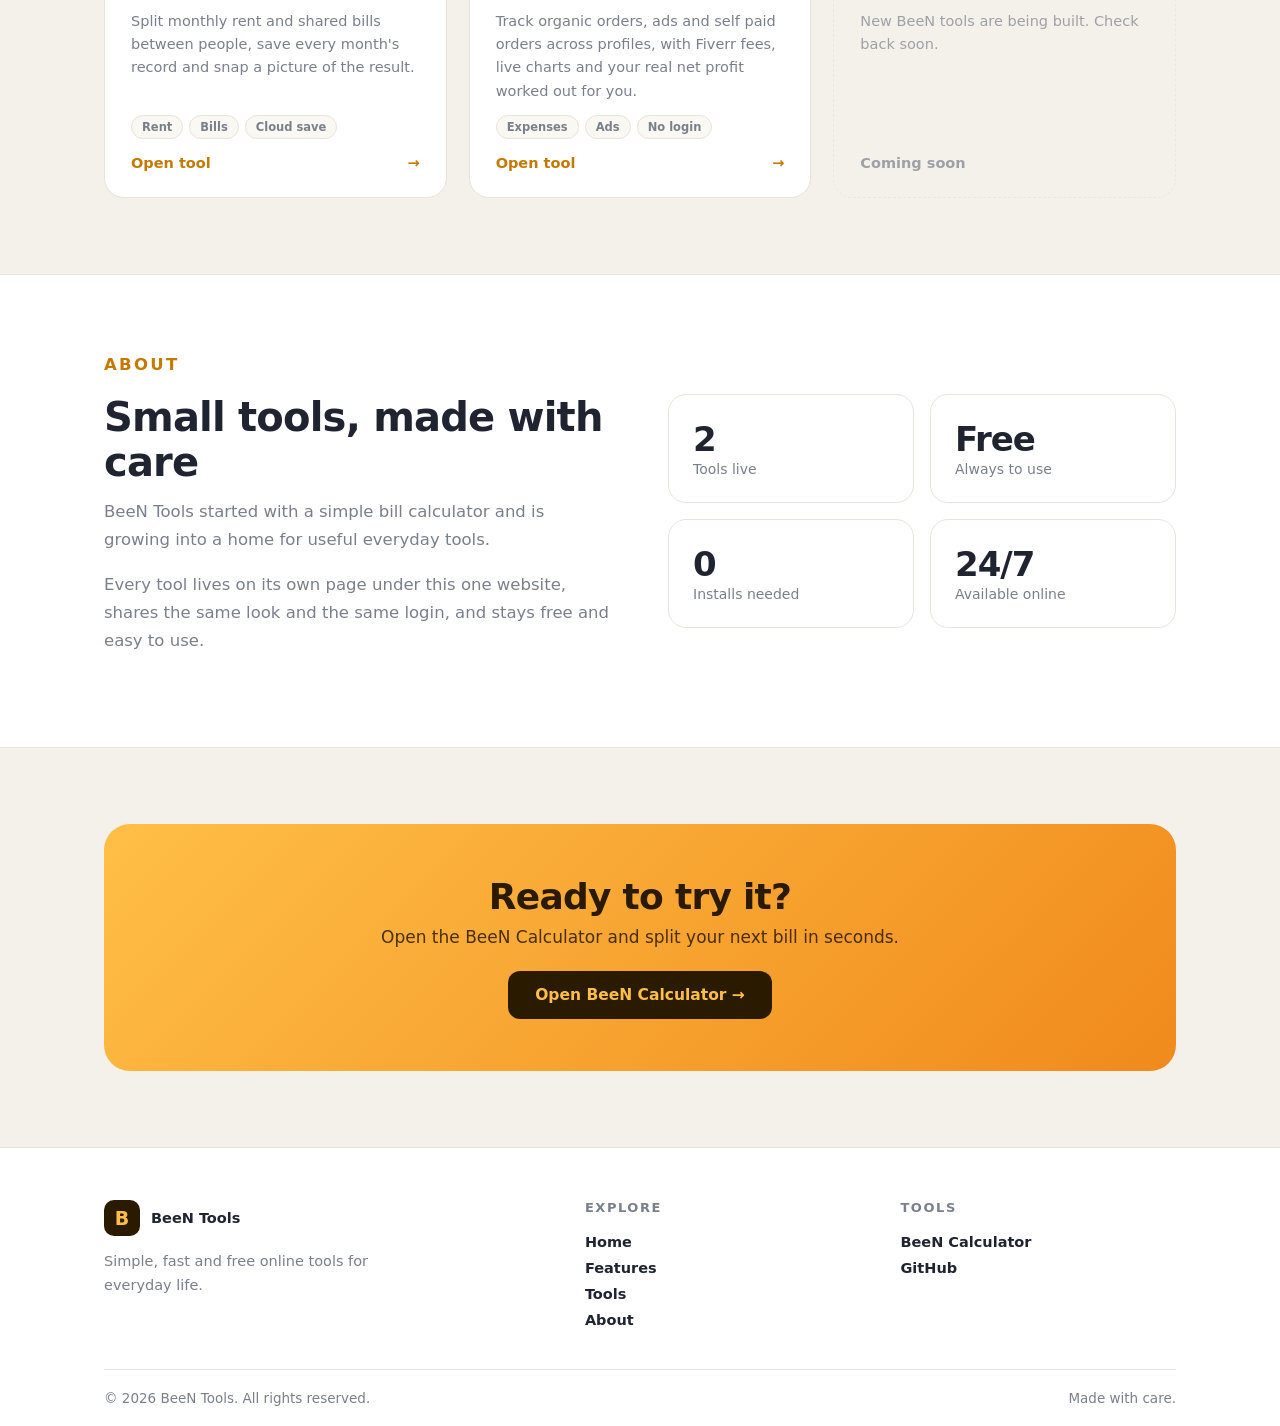
==== commit 48e0f007: "Fiverr Tracker: 3 direct types (Organic order, Ads, Self paid order) + collapsible sections Co-Autho" ====
--- a/index.html
+++ b/index.html
@@ -220,7 +220,7 @@
         <span class="badge">NEW</span>
         <div class="ico">📈</div>
         <h3>Fiverr Tracker</h3>
-        <p>Track ad spend, organic and ad orders and self-placed orders, with Fiverr fees and your real net profit worked out for you.</p>
+        <p>Track organic orders, ads and self paid orders across profiles, with Fiverr fees, live charts and your real net profit worked out for you.</p>
         <div class="tags"><span class="tag">Expenses</span><span class="tag">Ads</span><span class="tag">No login</span></div>
         <div class="go">Open tool <i>→</i></div>
       </a>
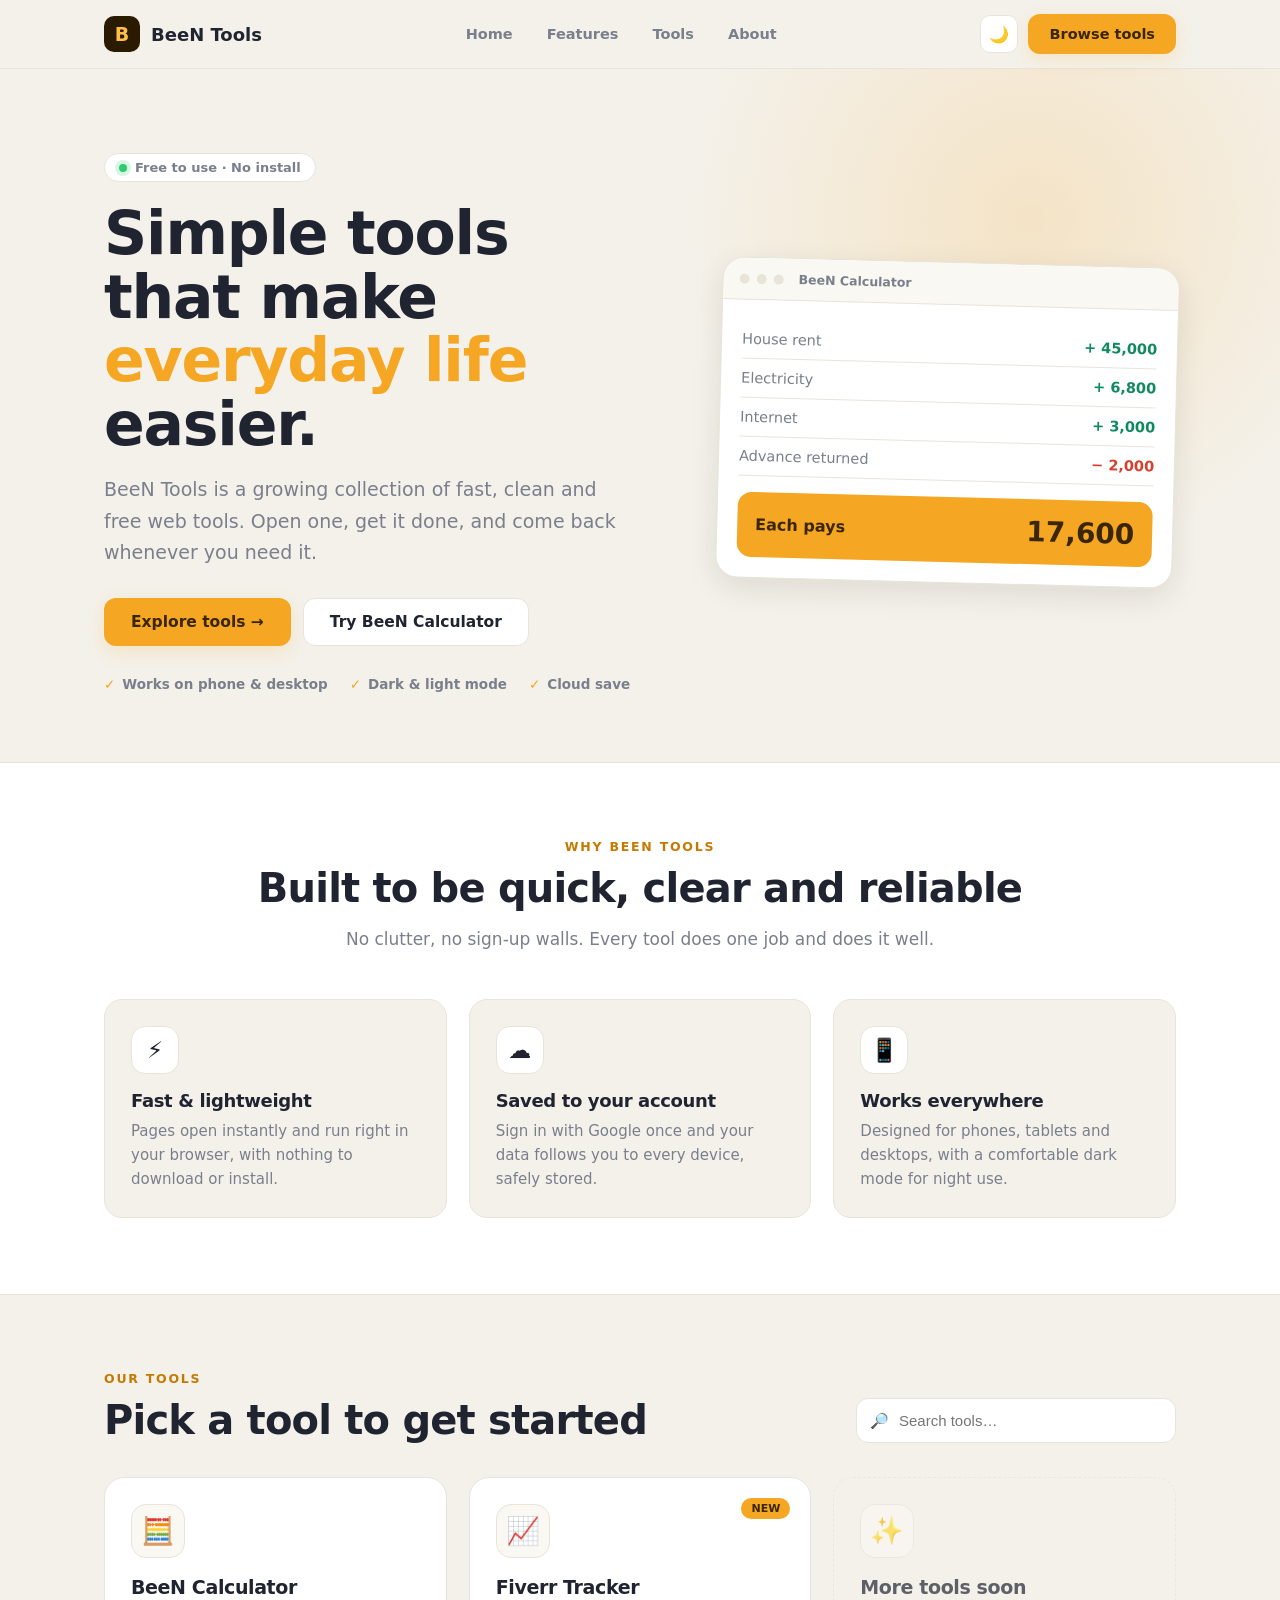
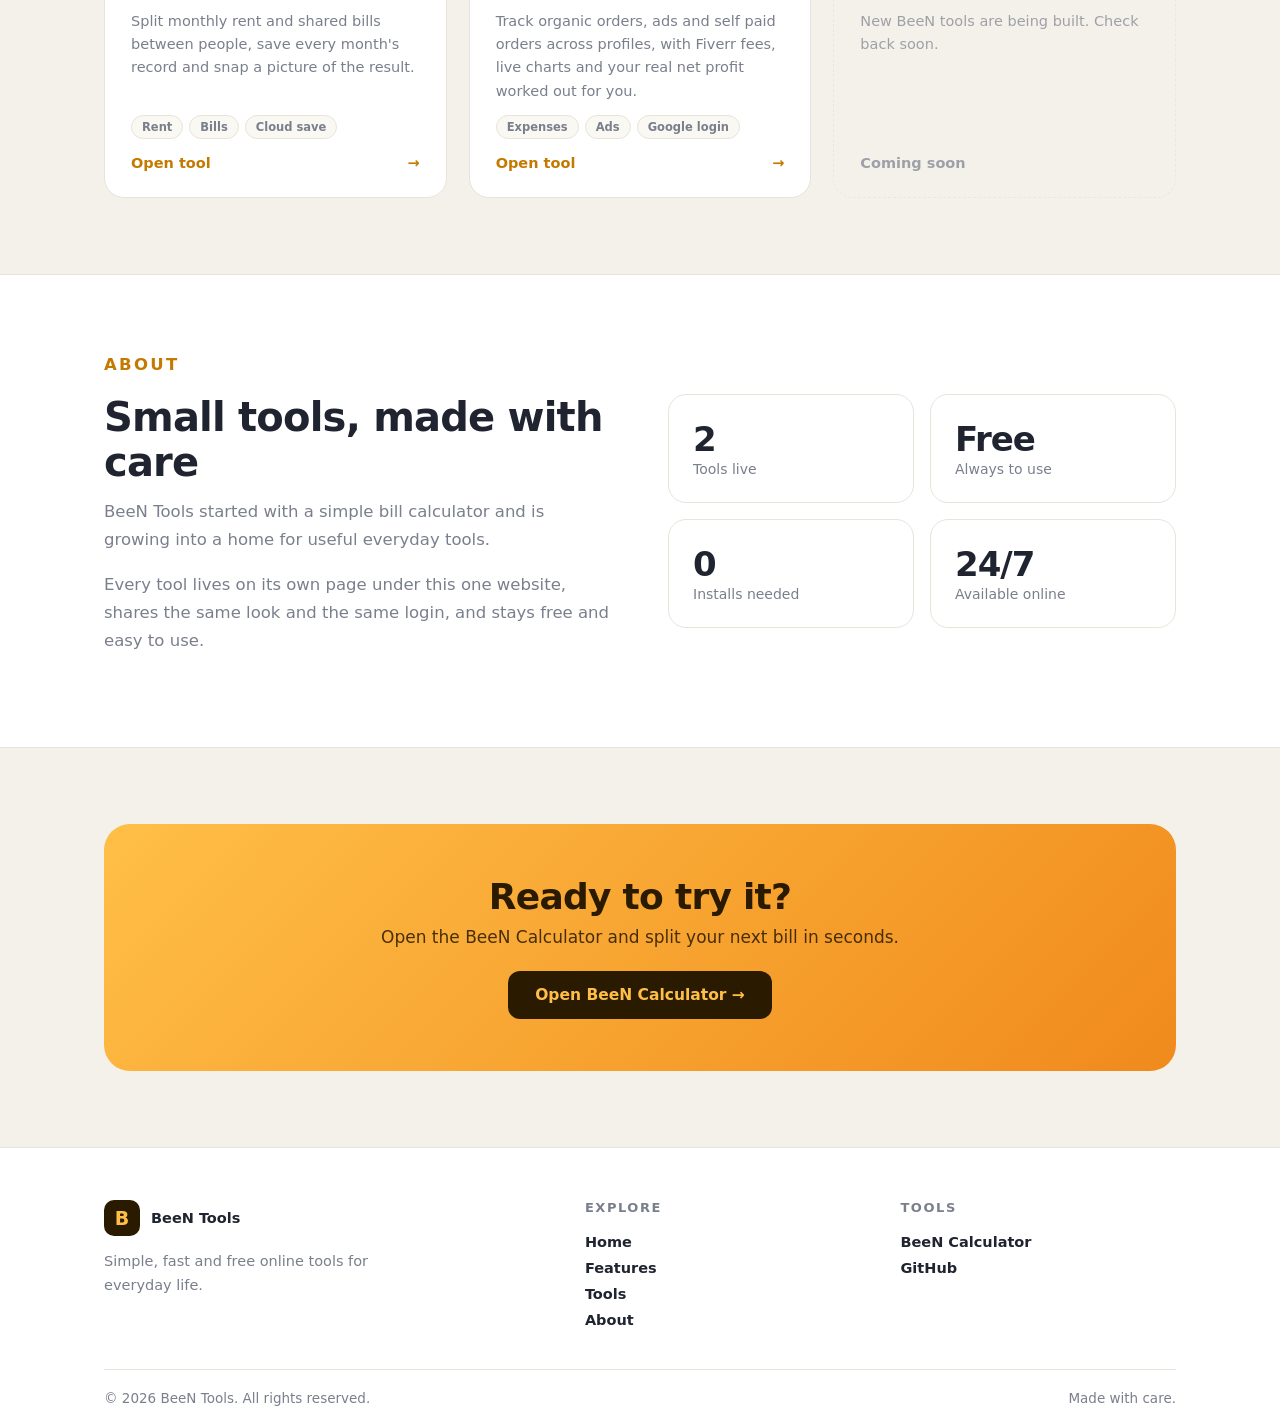
==== commit 405918d2: "Fiverr Tracker: login required (Google sign-in gate), remove backup section, per-user data Co-Author" ====
--- a/index.html
+++ b/index.html
@@ -221,7 +221,7 @@
         <div class="ico">📈</div>
         <h3>Fiverr Tracker</h3>
         <p>Track organic orders, ads and self paid orders across profiles, with Fiverr fees, live charts and your real net profit worked out for you.</p>
-        <div class="tags"><span class="tag">Expenses</span><span class="tag">Ads</span><span class="tag">No login</span></div>
+        <div class="tags"><span class="tag">Expenses</span><span class="tag">Ads</span><span class="tag">Google login</span></div>
         <div class="go">Open tool <i>→</i></div>
       </a>
 
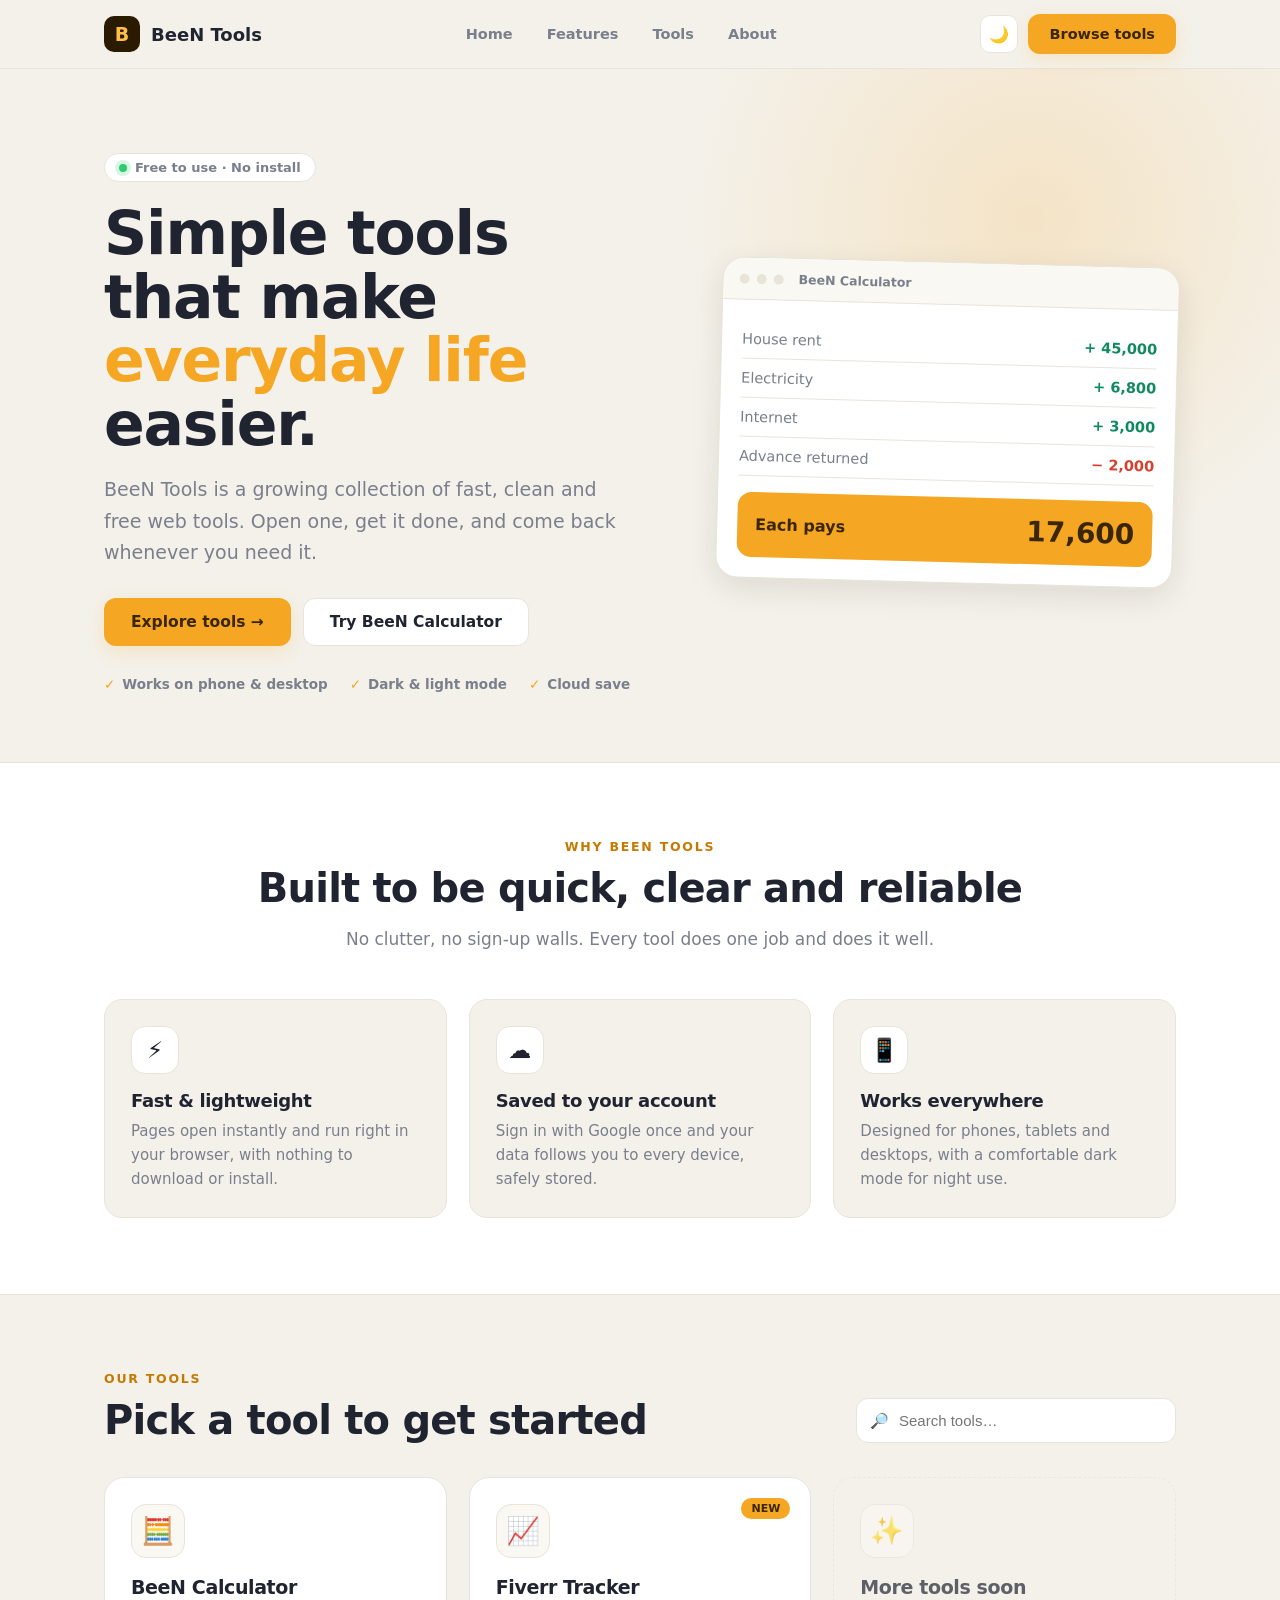
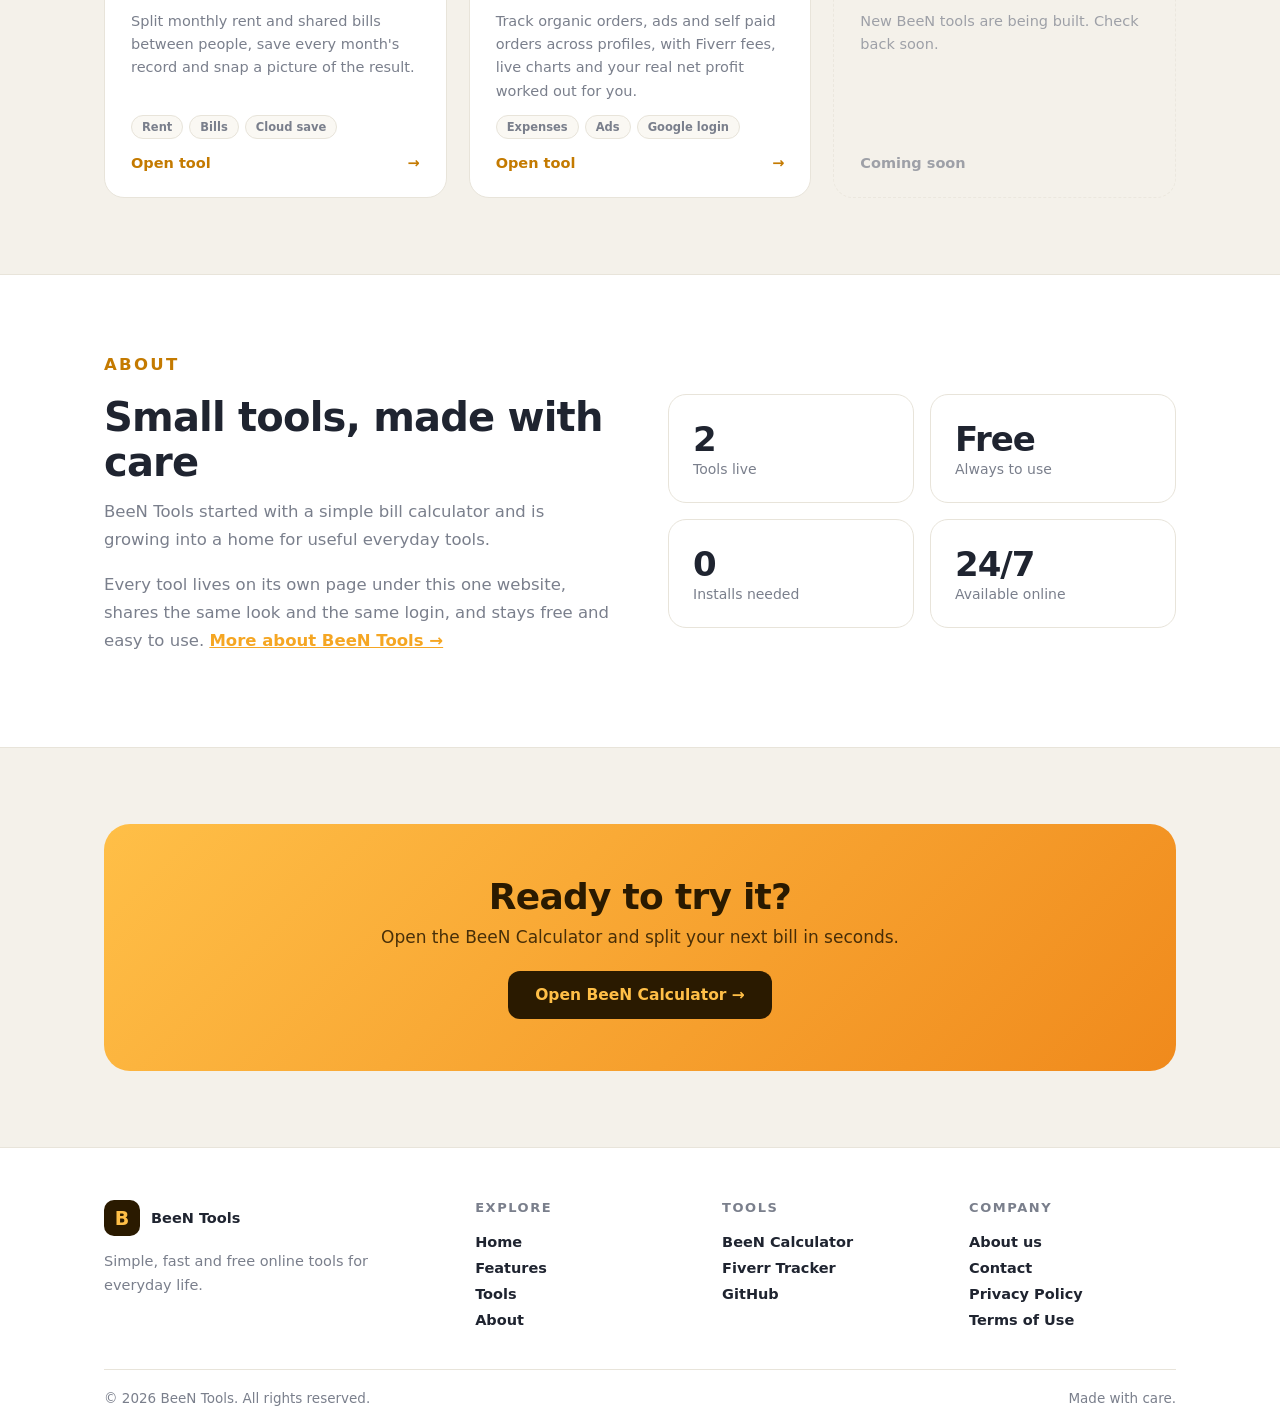
==== commit 4a344719: "SEO, structured data, info pages, sitemap/robots/ads.txt, AdSense on/off switch with consent banner " ====
--- a/index.html
+++ b/index.html
@@ -3,10 +3,23 @@
 <head>
 <meta charset="UTF-8">
 <meta name="viewport" content="width=device-width, initial-scale=1">
-<title>BeeN Tools — Simple online tools for everyday life</title>
-<meta name="description" content="BeeN Tools is a growing collection of simple, fast and free online tools. Split bills, save monthly records and more.">
-<meta property="og:title" content="BeeN Tools">
-<meta property="og:description" content="Simple, fast and free online tools for everyday life.">
+<title>BeeN Tools – Free Online Bill Splitter &amp; Fiverr Profit Tracker</title>
+<meta name="description" content="Free online tools by BeeN Tools: split rent and shared bills with a bill calculator, and track Fiverr orders, ads and fees with a profit tracker.">
+<meta name="robots" content="index,follow,max-image-preview:large">
+<link rel="canonical" href="https://muzammilj.github.io/BeeN_Tools/">
+<meta name="theme-color" content="#f5a623">
+<link rel="icon" href="favicon.svg" type="image/svg+xml">
+<link rel="apple-touch-icon" href="apple-touch-icon.png">
+<meta property="og:type" content="website">
+<meta property="og:site_name" content="BeeN Tools">
+<meta property="og:title" content="BeeN Tools – Free Online Bill Splitter &amp; Fiverr Profit Tracker">
+<meta property="og:description" content="Free online tools by BeeN Tools: split rent and shared bills with a bill calculator, and track Fiverr orders, ads and fees with a profit tracker.">
+<meta property="og:url" content="https://muzammilj.github.io/BeeN_Tools/">
+<meta property="og:image" content="https://muzammilj.github.io/BeeN_Tools/og-image.png">
+<meta property="og:image:width" content="1200">
+<meta property="og:image:height" content="630">
+<meta name="twitter:card" content="summary_large_image">
+<script type="application/ld+json">[{"@context": "https://schema.org", "@type": "WebSite", "name": "BeeN Tools", "url": "https://muzammilj.github.io/BeeN_Tools/", "description": "Free online tools by BeeN Tools: split rent and shared bills with a bill calculator, and track Fiverr orders, ads and fees with a profit tracker.", "inLanguage": "en"}, {"@context": "https://schema.org", "@type": "Organization", "name": "BeeN Tools", "url": "https://muzammilj.github.io/BeeN_Tools/", "logo": "https://muzammilj.github.io/BeeN_Tools/apple-touch-icon.png"}, {"@context": "https://schema.org", "@type": "ItemList", "name": "BeeN Tools", "itemListElement": [{"@type": "ListItem", "position": 1, "name": "BeeN Calculator", "url": "https://muzammilj.github.io/BeeN_Tools/bill-calculator/"}, {"@type": "ListItem", "position": 2, "name": "Fiverr Tracker", "url": "https://muzammilj.github.io/BeeN_Tools/fiverr-tracker/"}]}]</script>
 <link rel="stylesheet" href="assets/shared.css">
 <style>
   html{scroll-behavior:smooth;scroll-padding-top:80px}
@@ -110,7 +123,7 @@
 
   /* FOOTER */
   footer{border-top:1px solid var(--line);background:var(--card);margin-top:auto}
-  .f-grid{display:grid;grid-template-columns:1.6fr 1fr 1fr;gap:40px;padding:52px 0 36px}
+  .f-grid{display:grid;grid-template-columns:1.6fr 1fr 1fr 1fr;gap:40px;padding:52px 0 36px}
   .f-grid p{color:var(--muted);font-size:14.5px;line-height:1.65;max-width:320px;margin:14px 0 0}
   .f-grid h4{margin:0 0 14px;font-size:13px;text-transform:uppercase;letter-spacing:.12em;color:var(--muted)}
   .f-grid a{display:block;text-decoration:none;font-size:14.5px;font-weight:600;padding:5px 0;color:var(--ink)}
@@ -236,6 +249,8 @@
   </div>
 </section>
 
+<div class="ad-slot" data-slot="home" aria-label="Advertisement"></div>
+
 <!-- ABOUT -->
 <section class="alt" id="about">
   <div class="wrap about">
@@ -243,7 +258,7 @@
       <p class="eyebrow">About</p>
       <h2 class="s-title">Small tools, made with care</h2>
       <p>BeeN Tools started with a simple bill calculator and is growing into a home for useful everyday tools.</p>
-      <p>Every tool lives on its own page under this one website, shares the same look and the same login, and stays free and easy to use.</p>
+      <p>Every tool lives on its own page under this one website, shares the same look and the same login, and stays free and easy to use. <a href="about/" style="color:var(--accent);font-weight:700">More about BeeN Tools →</a></p>
     </div>
     <div class="stats">
       <div class="stat"><b id="statTools">1</b><span>Tools live</span></div>
@@ -282,14 +297,23 @@
       <div>
         <h4>Tools</h4>
         <a href="bill-calculator/">BeeN Calculator</a>
+        <a href="fiverr-tracker/">Fiverr Tracker</a>
         <a href="https://github.com/MUZAMMILJ/BeeN_Tools" target="_blank" rel="noopener">GitHub</a>
       </div>
+      <div>
+        <h4>Company</h4>
+        <a href="about/">About us</a>
+        <a href="contact/">Contact</a>
+        <a href="privacy/">Privacy Policy</a>
+        <a href="terms/">Terms of Use</a>
+      </div>
     </div>
     <div class="copy"><span>© <span id="yr"></span> BeeN Tools. All rights reserved.</span><span>Made with care.</span></div>
   </div>
 </footer>
 
 <script src="assets/shared.js"></script>
+<script src="assets/ads.js"></script>
 <script>
   BeeN.initTheme(document.getElementById('themeBtn'));
   document.getElementById('yr').textContent=new Date().getFullYear();
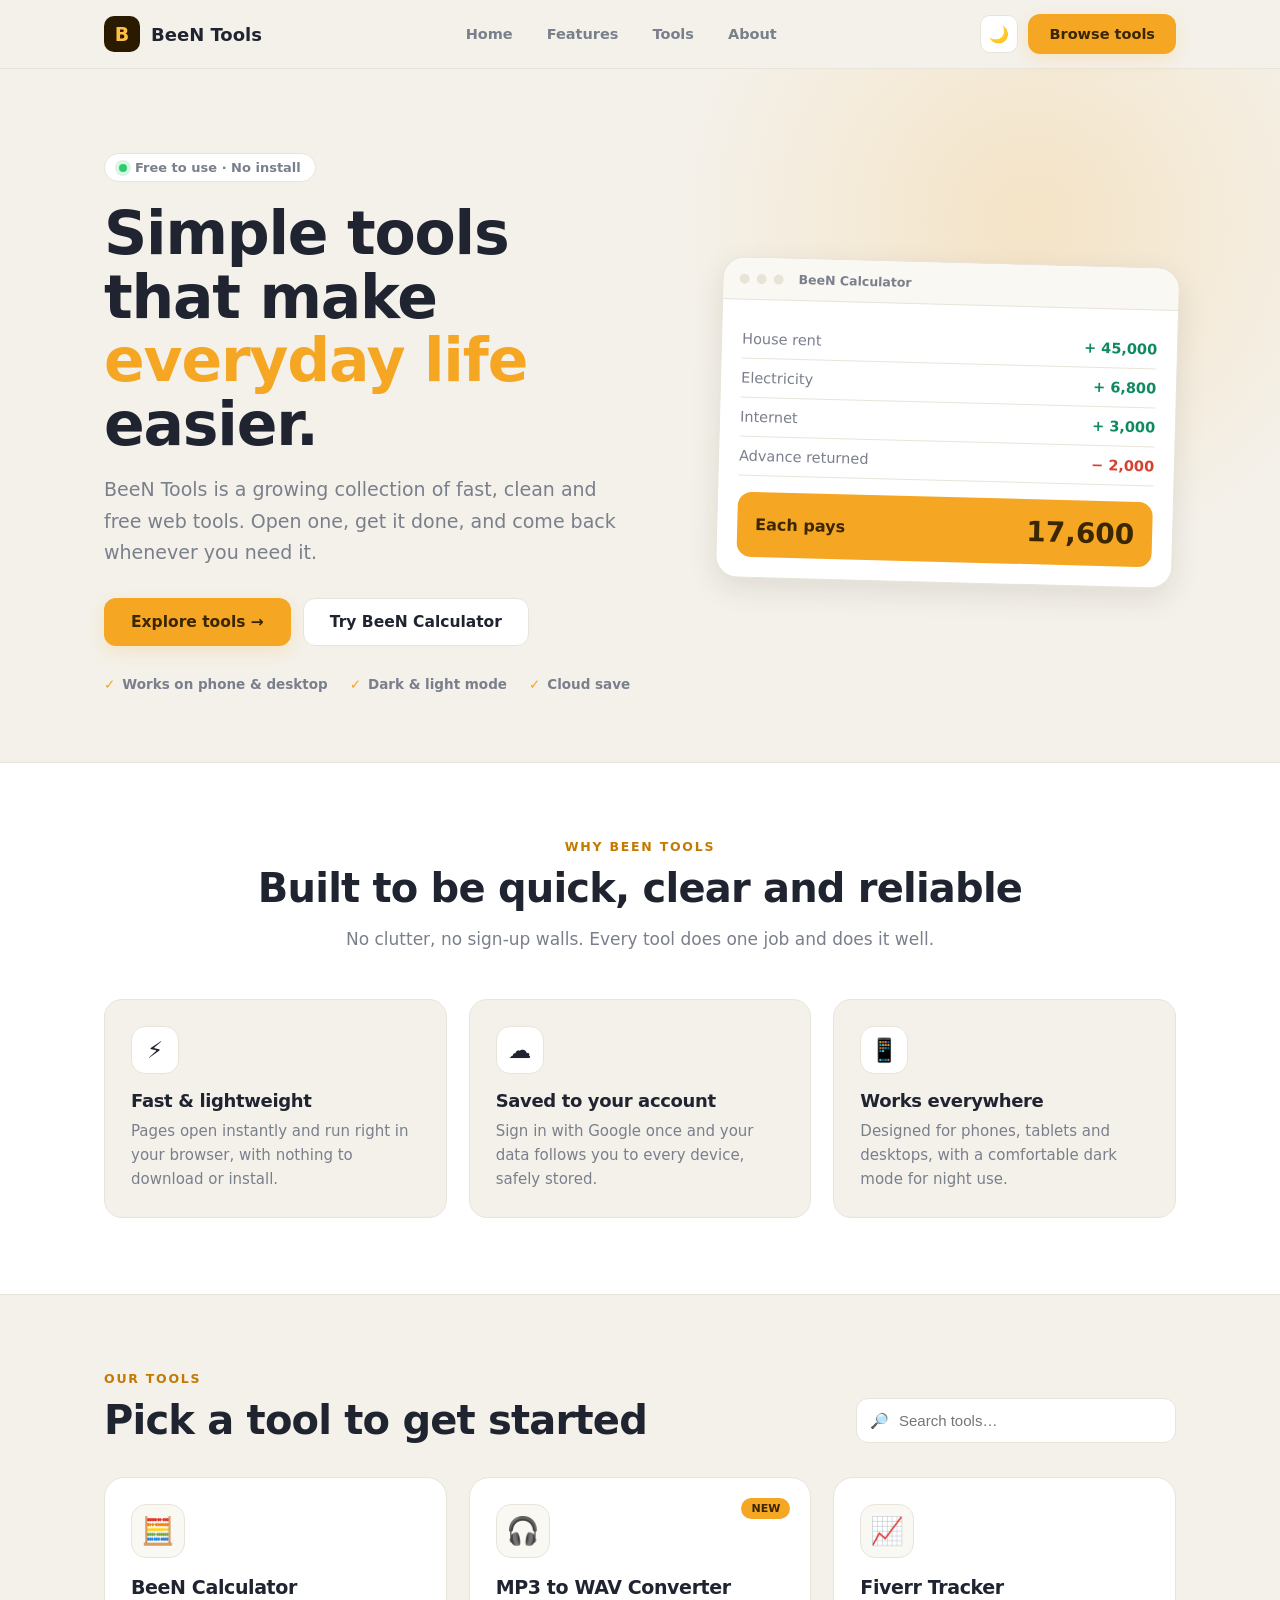
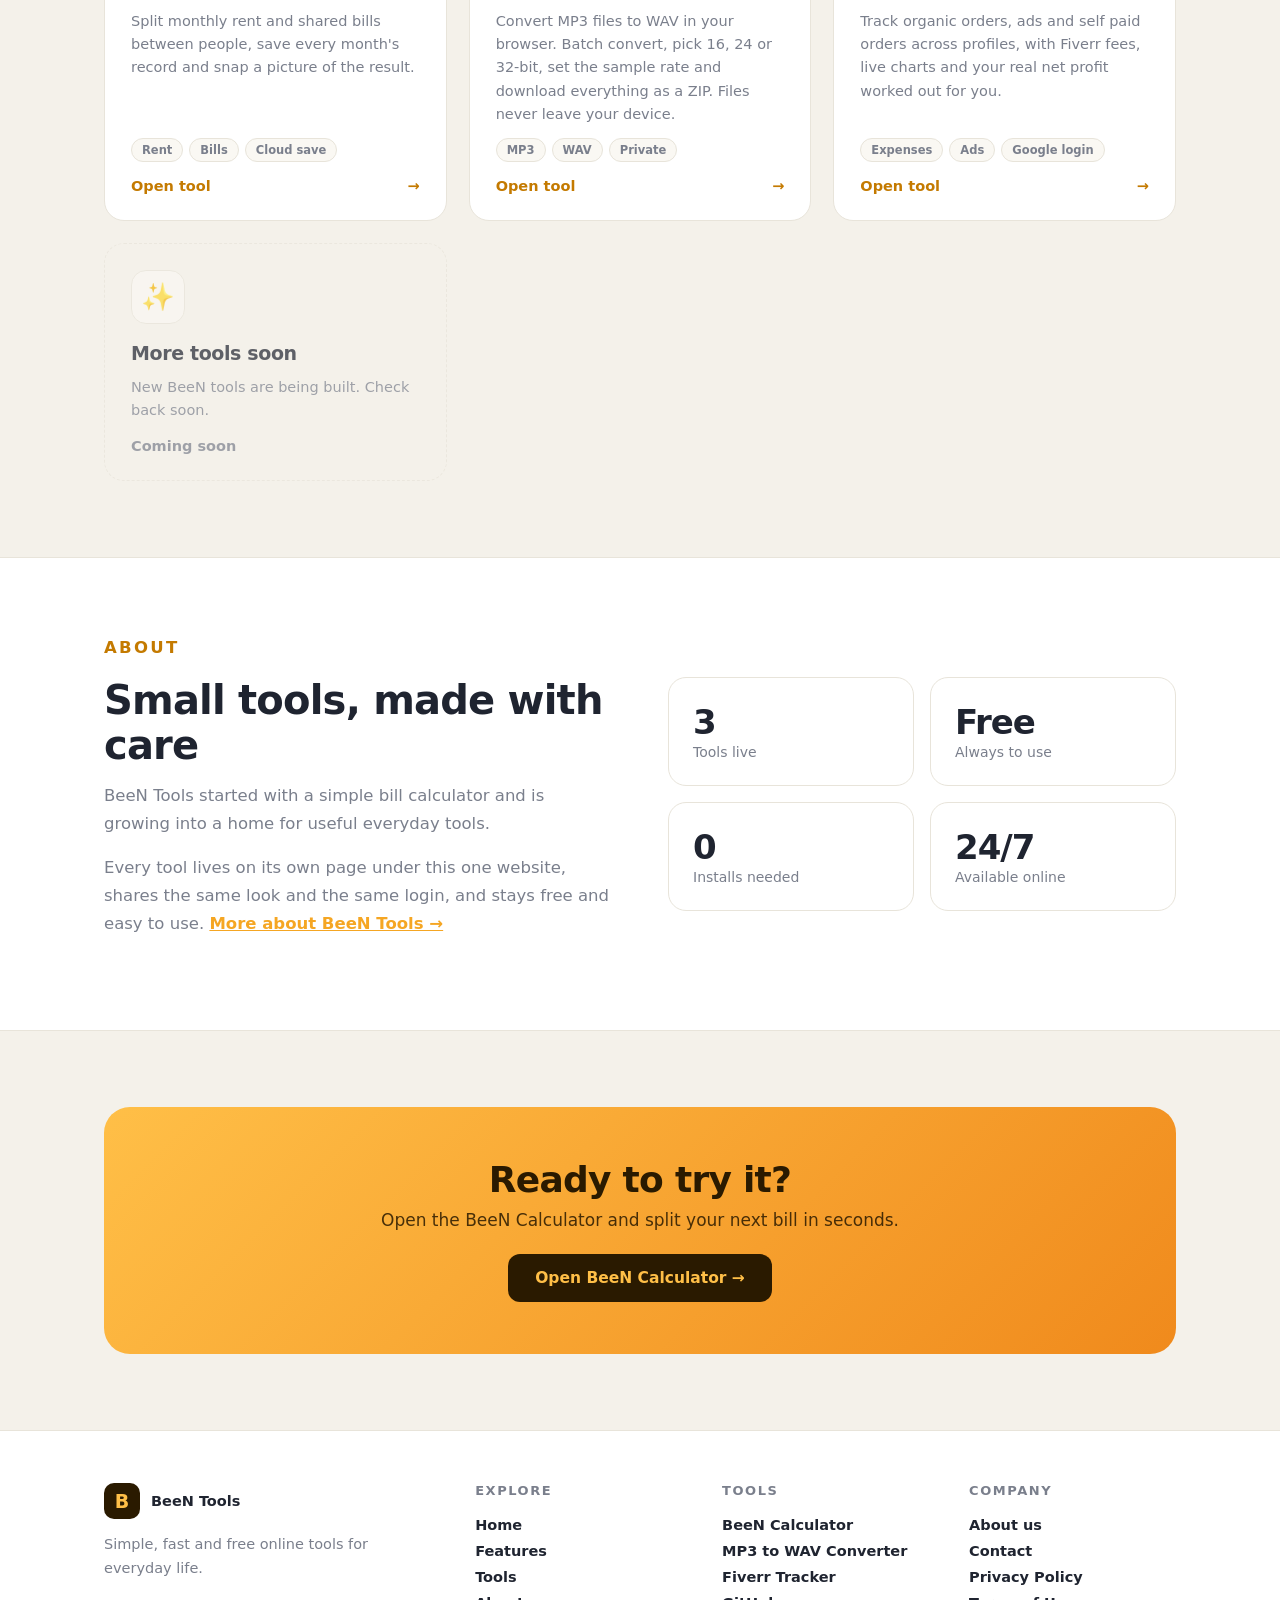
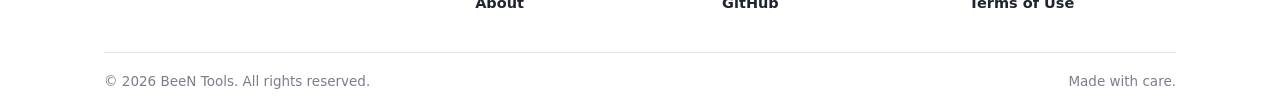
==== commit 5e56a6d6: "Add BeeN Converter (MP3 to WAV) as third tool with SEO, schema, FAQ; register in hub, footers, sitem" ====
--- a/index.html
+++ b/index.html
@@ -3,8 +3,8 @@
 <head>
 <meta charset="UTF-8">
 <meta name="viewport" content="width=device-width, initial-scale=1">
-<title>BeeN Tools – Free Online Bill Splitter &amp; Fiverr Profit Tracker</title>
-<meta name="description" content="Free online tools by BeeN Tools: split rent and shared bills with a bill calculator, and track Fiverr orders, ads and fees with a profit tracker.">
+<title>BeeN Tools – Free MP3 to WAV Converter, Bill Splitter &amp; More</title>
+<meta name="description" content="Free online tools by BeeN Tools: convert MP3 to WAV in your browser, split rent and shared bills, and track Fiverr orders, ads and fees.">
 <meta name="robots" content="index,follow,max-image-preview:large">
 <link rel="canonical" href="https://muzammilj.github.io/BeeN_Tools/">
 <meta name="theme-color" content="#f5a623">
@@ -12,14 +12,14 @@
 <link rel="apple-touch-icon" href="apple-touch-icon.png">
 <meta property="og:type" content="website">
 <meta property="og:site_name" content="BeeN Tools">
-<meta property="og:title" content="BeeN Tools – Free Online Bill Splitter &amp; Fiverr Profit Tracker">
-<meta property="og:description" content="Free online tools by BeeN Tools: split rent and shared bills with a bill calculator, and track Fiverr orders, ads and fees with a profit tracker.">
+<meta property="og:title" content="BeeN Tools – Free MP3 to WAV Converter, Bill Splitter &amp; More">
+<meta property="og:description" content="Free online tools by BeeN Tools: convert MP3 to WAV in your browser, split rent and shared bills, and track Fiverr orders, ads and fees.">
 <meta property="og:url" content="https://muzammilj.github.io/BeeN_Tools/">
 <meta property="og:image" content="https://muzammilj.github.io/BeeN_Tools/og-image.png">
 <meta property="og:image:width" content="1200">
 <meta property="og:image:height" content="630">
 <meta name="twitter:card" content="summary_large_image">
-<script type="application/ld+json">[{"@context": "https://schema.org", "@type": "WebSite", "name": "BeeN Tools", "url": "https://muzammilj.github.io/BeeN_Tools/", "description": "Free online tools by BeeN Tools: split rent and shared bills with a bill calculator, and track Fiverr orders, ads and fees with a profit tracker.", "inLanguage": "en"}, {"@context": "https://schema.org", "@type": "Organization", "name": "BeeN Tools", "url": "https://muzammilj.github.io/BeeN_Tools/", "logo": "https://muzammilj.github.io/BeeN_Tools/apple-touch-icon.png"}, {"@context": "https://schema.org", "@type": "ItemList", "name": "BeeN Tools", "itemListElement": [{"@type": "ListItem", "position": 1, "name": "BeeN Calculator", "url": "https://muzammilj.github.io/BeeN_Tools/bill-calculator/"}, {"@type": "ListItem", "position": 2, "name": "Fiverr Tracker", "url": "https://muzammilj.github.io/BeeN_Tools/fiverr-tracker/"}]}]</script>
+<script type="application/ld+json">[{"@context": "https://schema.org", "@type": "WebSite", "name": "BeeN Tools", "url": "https://muzammilj.github.io/BeeN_Tools/", "description": "Free online tools by BeeN Tools: convert MP3 to WAV in your browser, split rent and shared bills, and track Fiverr orders, ads and fees.", "inLanguage": "en"}, {"@context": "https://schema.org", "@type": "Organization", "name": "BeeN Tools", "url": "https://muzammilj.github.io/BeeN_Tools/", "logo": "https://muzammilj.github.io/BeeN_Tools/apple-touch-icon.png"}, {"@context": "https://schema.org", "@type": "ItemList", "name": "BeeN Tools", "itemListElement": [{"@type": "ListItem", "position": 1, "name": "BeeN Calculator", "url": "https://muzammilj.github.io/BeeN_Tools/bill-calculator/"}, {"@type": "ListItem", "position": 2, "name": "MP3 to WAV Converter", "url": "https://muzammilj.github.io/BeeN_Tools/mp3-to-wav/"}, {"@type": "ListItem", "position": 3, "name": "Fiverr Tracker", "url": "https://muzammilj.github.io/BeeN_Tools/fiverr-tracker/"}]}]</script>
 <link rel="stylesheet" href="assets/shared.css">
 <style>
   html{scroll-behavior:smooth;scroll-padding-top:80px}
@@ -229,8 +229,16 @@
         <div class="go">Open tool <i>→</i></div>
       </a>
 
+      <a class="tool" href="mp3-to-wav/" data-name="mp3 to wav converter audio convert wav m4a ogg flac batch offline free">
+        <span class="badge">NEW</span>
+        <div class="ico">🎧</div>
+        <h3>MP3 to WAV Converter</h3>
+        <p>Convert MP3 files to WAV in your browser. Batch convert, pick 16, 24 or 32-bit, set the sample rate and download everything as a ZIP. Files never leave your device.</p>
+        <div class="tags"><span class="tag">MP3</span><span class="tag">WAV</span><span class="tag">Private</span></div>
+        <div class="go">Open tool <i>→</i></div>
+      </a>
+
       <a class="tool" href="fiverr-tracker/" data-name="fiverr tracker expense ads organic orders profit">
-        <span class="badge">NEW</span>
         <div class="ico">📈</div>
         <h3>Fiverr Tracker</h3>
         <p>Track organic orders, ads and self paid orders across profiles, with Fiverr fees, live charts and your real net profit worked out for you.</p>
@@ -297,6 +305,7 @@
       <div>
         <h4>Tools</h4>
         <a href="bill-calculator/">BeeN Calculator</a>
+        <a href="mp3-to-wav/">MP3 to WAV Converter</a>
         <a href="fiverr-tracker/">Fiverr Tracker</a>
         <a href="https://github.com/MUZAMMILJ/BeeN_Tools" target="_blank" rel="noopener">GitHub</a>
       </div>
